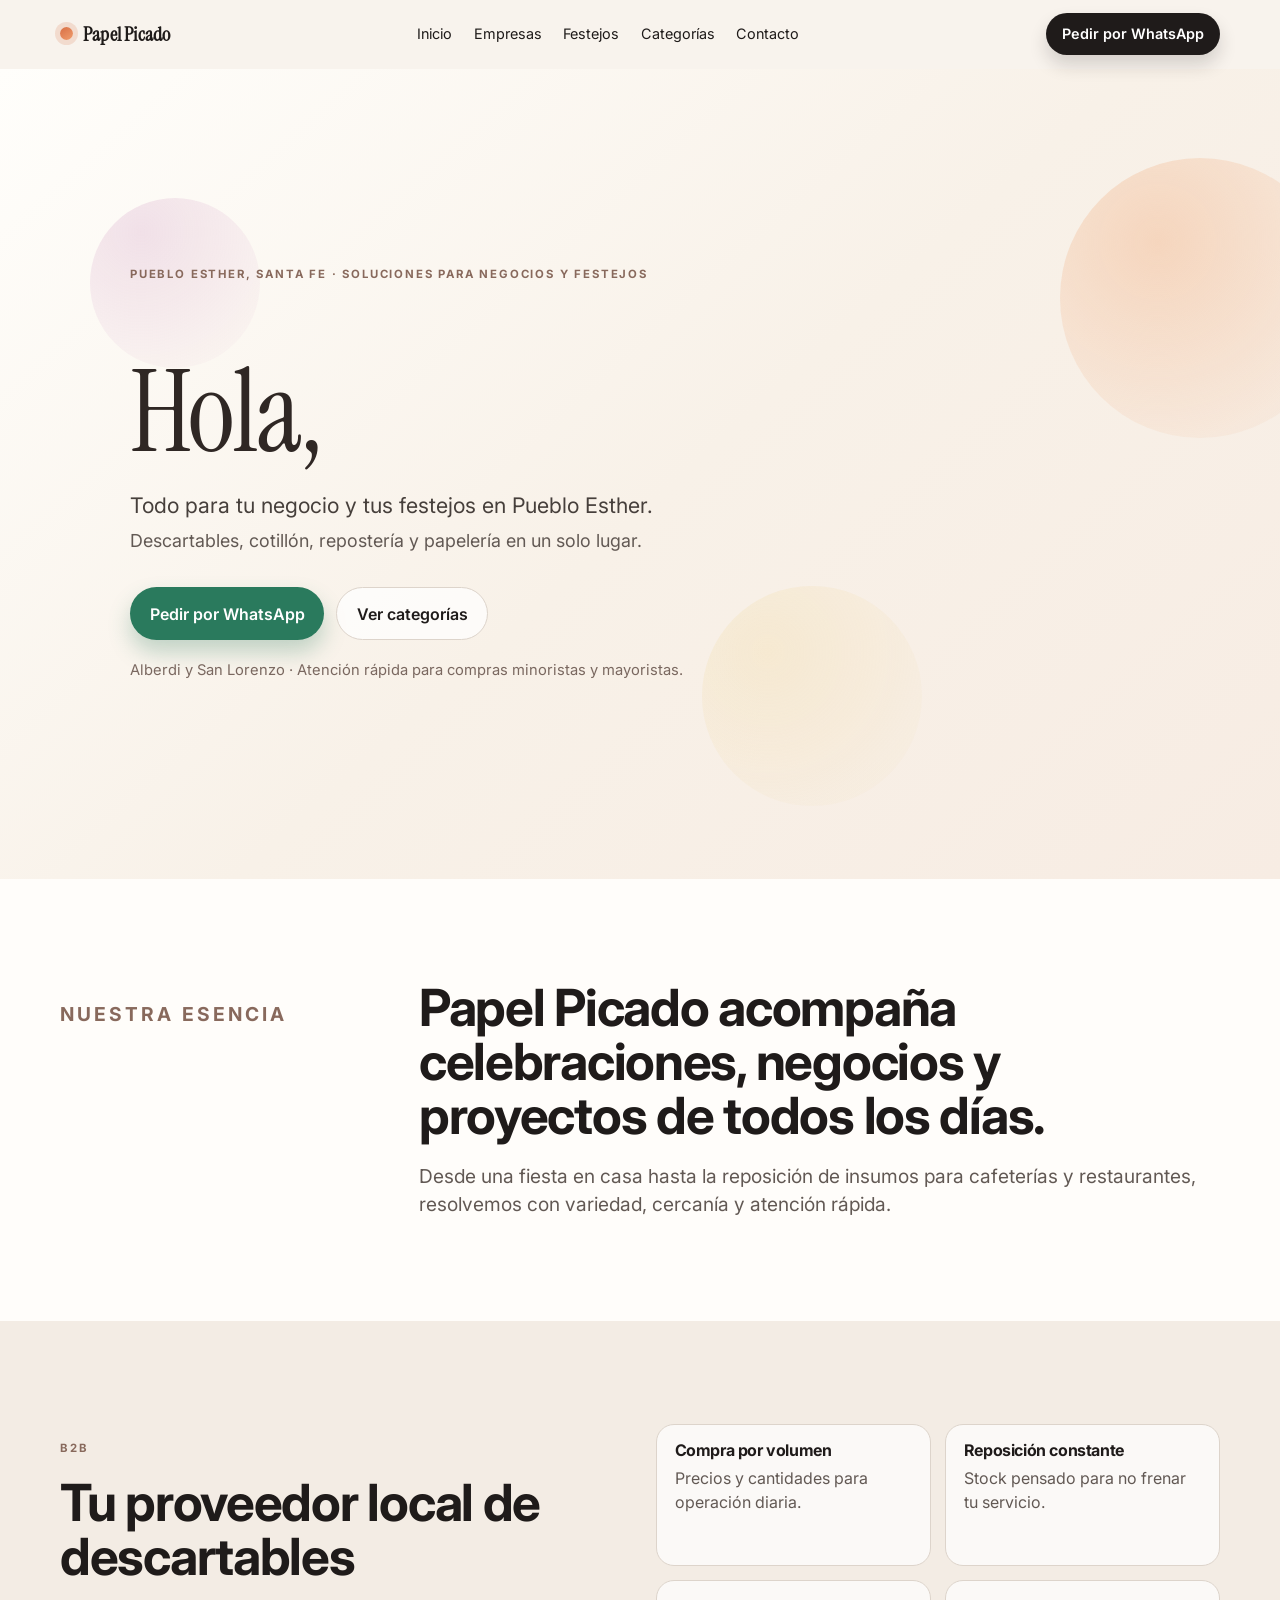
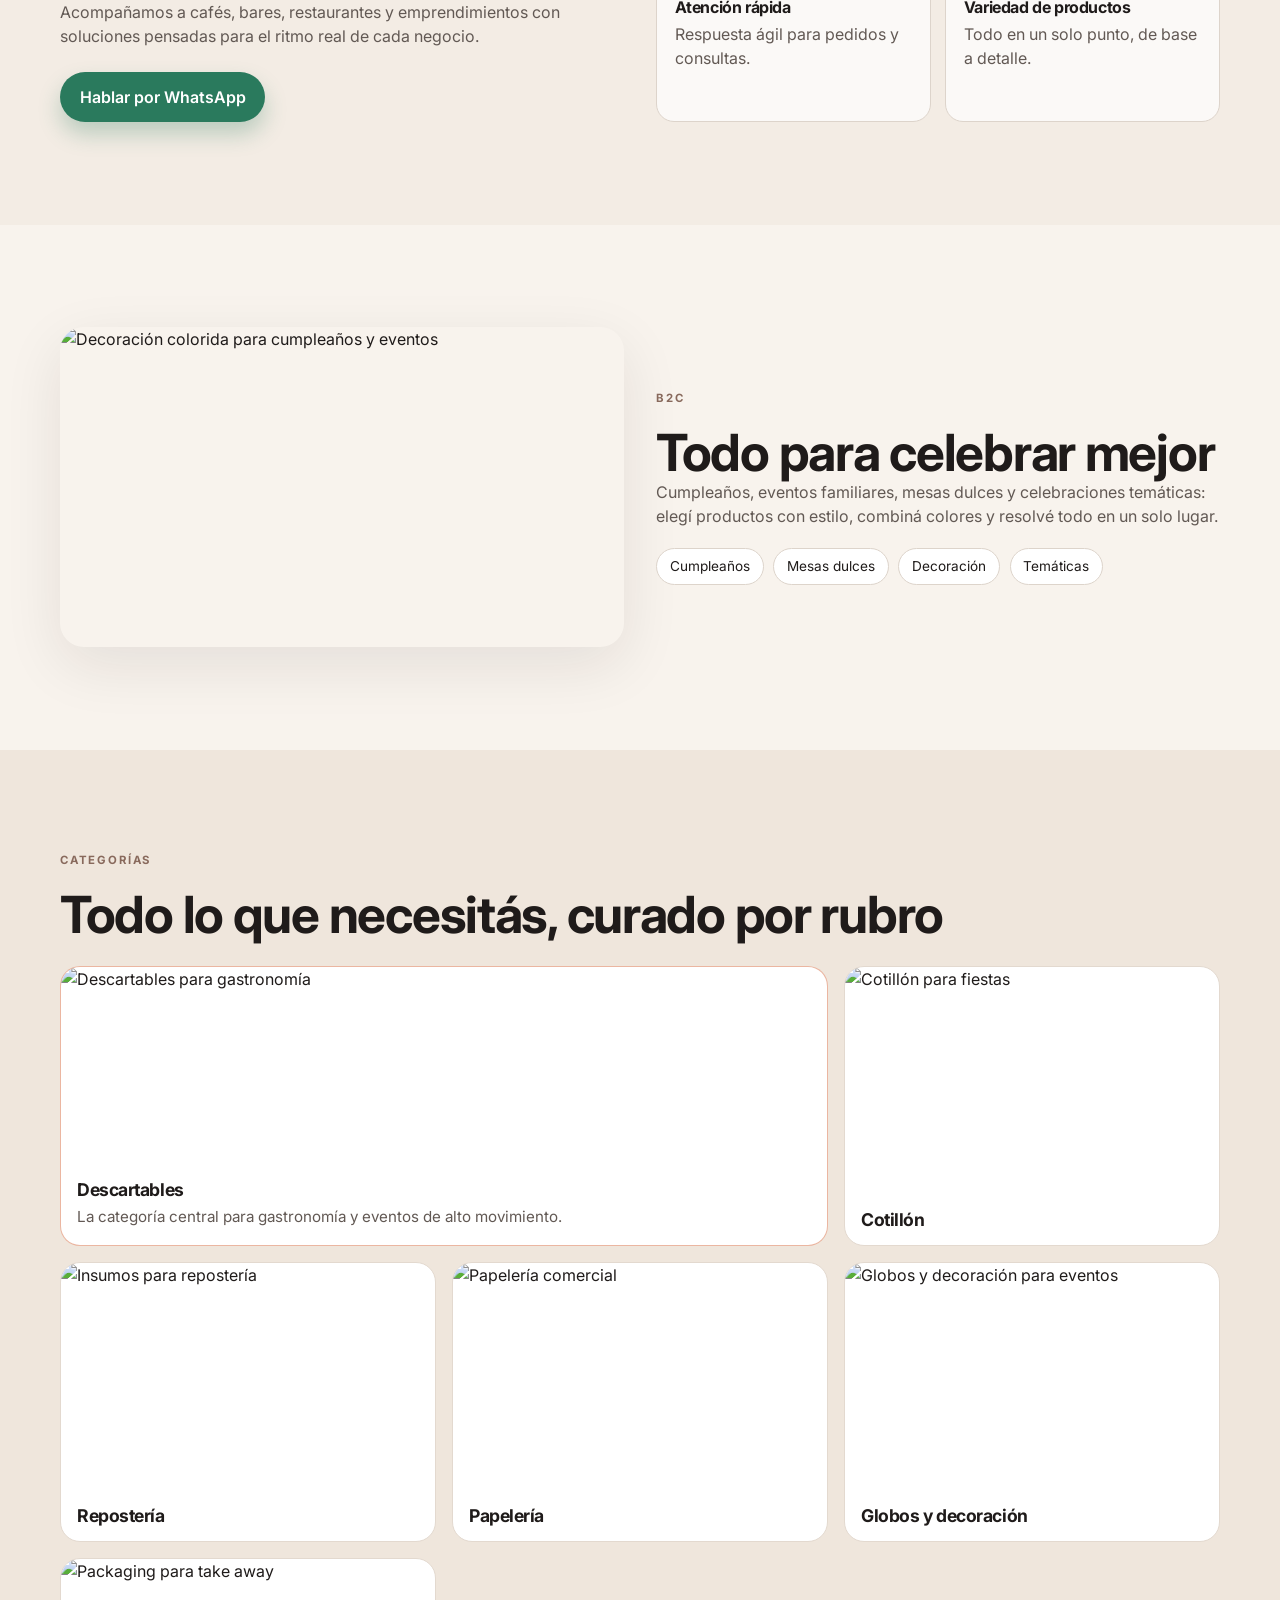
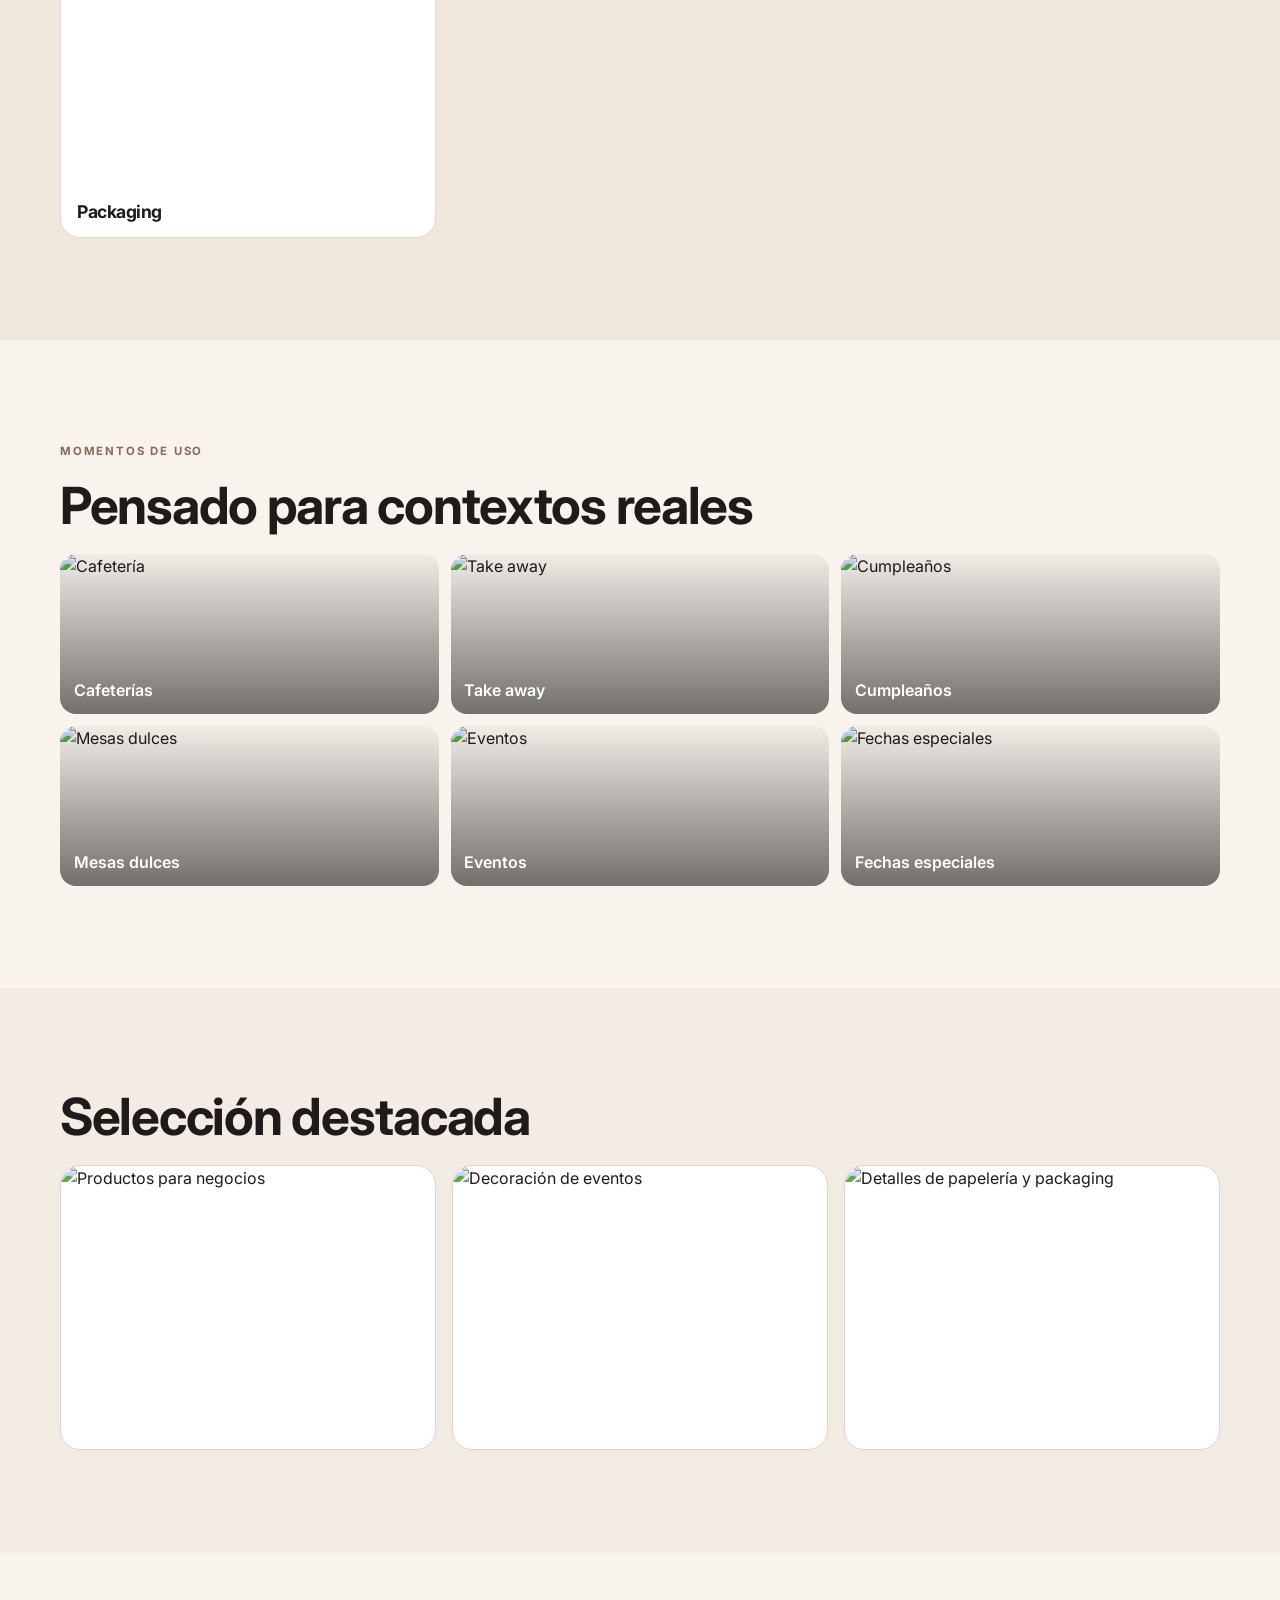
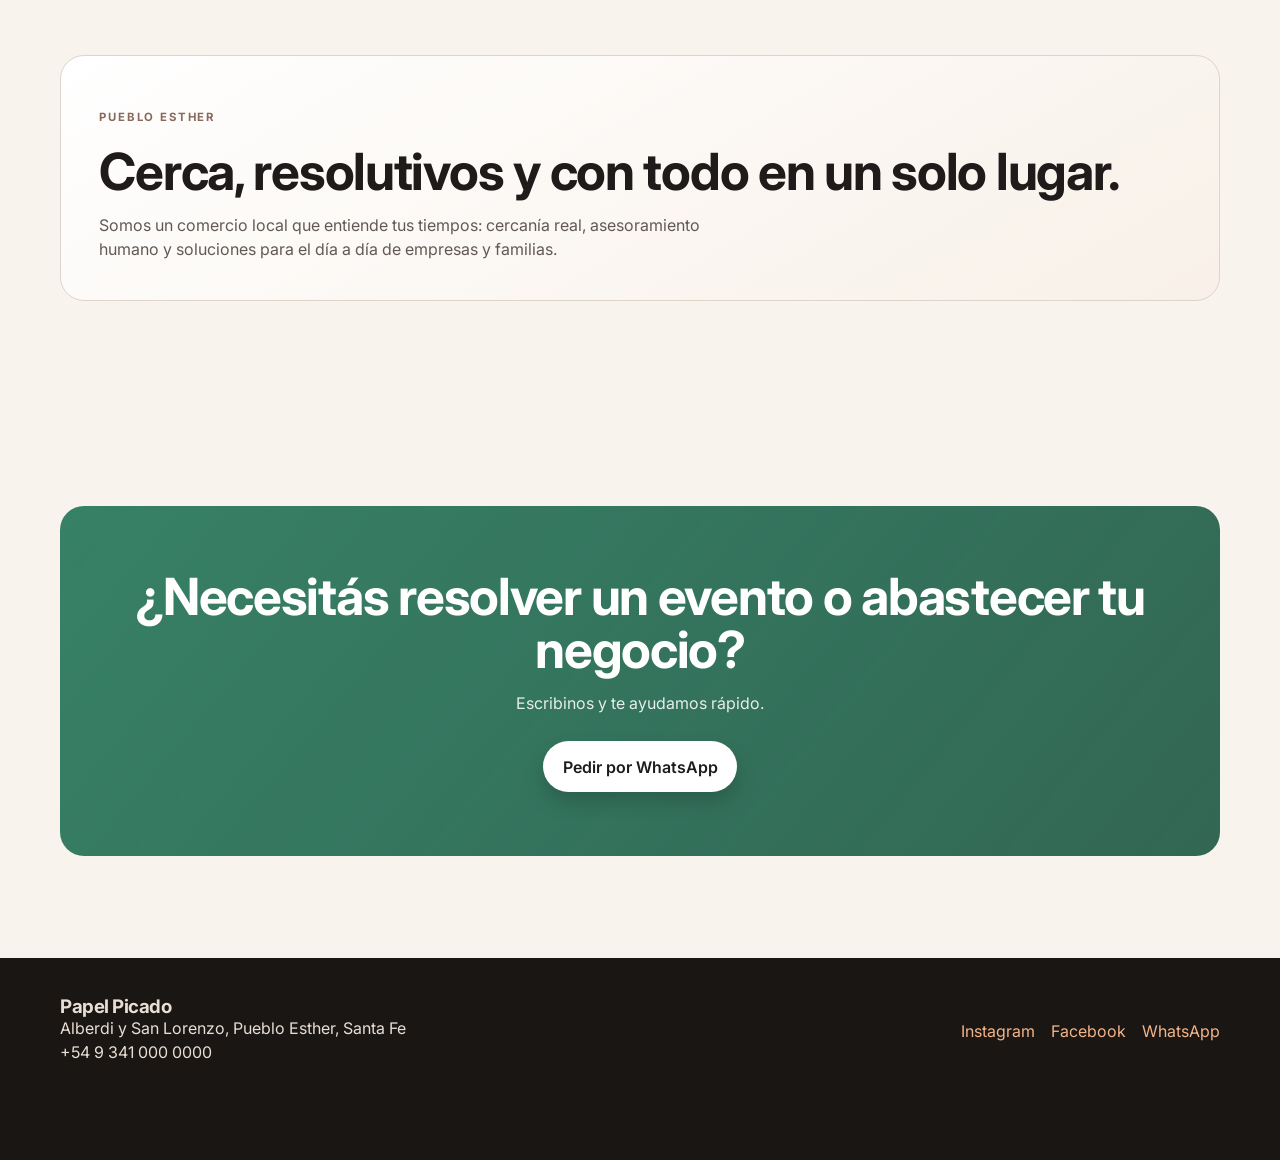
==== index.html @ 696f3b95 "Update hero bienvenidos SVG and animation timing" ====
<!doctype html>
<html lang="es">
  <head>
    <meta charset="UTF-8" />
    <meta name="viewport" content="width=device-width, initial-scale=1.0" />
    <title>Papel Picado | Pueblo Esther</title>
    <meta
      name="description"
      content="Papel Picado: descartables, cotillón, repostería y papelería en Pueblo Esther. Soluciones premium para negocios gastronómicos y celebraciones."
    />
    <link rel="preconnect" href="https://fonts.googleapis.com" />
    <link rel="preconnect" href="https://fonts.gstatic.com" crossorigin />
    <link
      href="https://fonts.googleapis.com/css2?family=Inter:wght@400;500;600;700&family=Instrument+Serif:ital@0;1&display=swap"
      rel="stylesheet"
    />
    <link rel="stylesheet" href="styles.css" />
  </head>
  <body>
    <header class="site-header" id="inicio">
      <div class="container nav-wrap">
        <a href="#inicio" class="brand" aria-label="Papel Picado inicio">
          <span class="brand-dot"></span>
          <span class="brand-text">Papel Picado</span>
        </a>
        <nav aria-label="Principal" class="main-nav">
          <a href="#inicio">Inicio</a>
          <a href="#empresas">Empresas</a>
          <a href="#festejos">Festejos</a>
          <a href="#categorias">Categorías</a>
          <a href="#contacto">Contacto</a>
        </nav>
        <a
          class="btn btn-header"
          href="https://wa.me/5493410000000?text=Hola%20Papel%20Picado,%20quiero%20hacer%20un%20pedido"
          target="_blank"
          rel="noopener noreferrer"
          >Pedir por WhatsApp</a
        >
      </div>
    </header>

    <main>
      <section class="hero section reveal" aria-labelledby="hero-title">
        <div class="hero-backdrop" aria-hidden="true">
          <span class="shape shape-a"></span>
          <span class="shape shape-b"></span>
          <span class="shape shape-c"></span>
        </div>
        <div class="container hero-layout">
          <p class="eyebrow">Pueblo Esther, Santa Fe · Soluciones para negocios y festejos</p>
          <h1 id="hero-title" class="hero-title">
            <span class="hero-title-static">Hola,</span>
            <span class="hero-script" aria-label="bienvenidos">
              <svg
                class="hero-script-svg"
                viewBox="0 0 1156 268"
                role="img"
                aria-labelledby="hero-bienvenidos-title"
                xmlns="http://www.w3.org/2000/svg"
              >
                <title id="hero-bienvenidos-title">bienvenidos</title>
                <defs>
                  <linearGradient id="ppBienvenidosGradient" x1="0%" y1="15%" x2="100%" y2="85%">
                    <stop offset="0%" stop-color="#e77866" />
                    <stop offset="38%" stop-color="#f4a982" />
                    <stop offset="73%" stop-color="#f4cd7d" />
                    <stop offset="100%" stop-color="#c9a0d9" />
                  </linearGradient>
                </defs>
                <path
                  class="pp-bienvenidos-path"
                  pathLength="1000"
                  fill="none"
                  d="M7.50024 187.328C18.3336 178.495 93.5002 104.5 93.5002 104.5C93.5002 104.5 127.096 76.0002 119.109 45.8281C115.509 32.2281 87.0002 32.0002 68.0002 81.0002C49.6669 117.333 18.9252 190.615 15.5002 213.828C12.5002 234.161 21.1891 247.828 35.0003 256.115C52.5002 266.614 76.5002 253 86.0002 240C111.242 205.459 108.113 191.615 107.5 187.328C104.7 167.728 88.109 164.328 80.6091 172.328C73.1091 180.328 68.9927 197.428 80.6091 213.828C95.1295 234.328 113.422 236.027 133.5 229C153.5 222 190.5 142.115 178.609 151.828C164.5 160.615 145.662 222.828 150.109 242.828C155.262 266 187.109 261.328 209.609 222.828C232.109 184.328 263.5 128.067 281.5 145.615C294.796 158.576 287.609 187.875 258.109 206.375C246.109 213.9 224.939 214.828 221.109 208.828C217.28 202.828 203.354 275.366 267.109 255.828C298.109 246.328 335.5 165.115 335.5 170.115L310.5 252.115C310.5 255.828 402.149 136.845 412.109 172.328C420.109 200.828 392.609 236.068 404.609 247.828C424.609 267.428 527.5 101.5 475.5 184.5C460.435 208.546 453.174 263.533 487 247.828C515 234.828 537 176.448 544.5 158.615C548.075 150.115 532.952 223.157 580.5 216.5C630.5 209.5 663 173 660.609 151.828C657.235 121.946 612.659 140.744 601.5 170.5C597 182.5 582.768 237.638 599.5 250.328C614.891 262 672.5 235.5 706 166C732.8 110.4 689.5 209.995 674 250.328C670.542 259.328 750.5 121.5 770.109 172.328C775.318 185.828 757.391 218.787 755 231C752.609 243.214 761.5 250.328 775.109 250.328C788.718 250.328 810.5 239.615 825.5 204.615C831.929 189.615 855.5 140.615 853.609 151.828C836.443 188.495 816.668 253.615 845.5 253.615C860.5 253.615 874.465 247.328 905.465 187.328C930.265 139.328 980 142.115 973.609 142.115C973.609 142.115 938 138.915 910 180.115C882 221.315 904.722 247.206 910 250.328C935 265.115 966.935 207.014 984.135 168.614C1005.63 120.614 1043 68.1143 1053 10.6144C1057.3 -14.0946 1001 114.114 978 187.328C974.647 198.001 960.5 225.901 973.609 244.115C984.416 259.13 1007.24 247.043 1033 204.115C1054 169.115 1050.5 164.115 1048 176.115C1039.33 195.115 1038 228.615 1043 244.115C1048 259.614 1076.39 271.901 1106.5 224.615C1123.07 198.585 1128.5 156.729 1117.5 142.115C1106.5 127.5 1066.5 124.473 1066.5 164C1066.5 202.5 1126.5 208.828 1148.5 205.615"
                />
              </svg>
            </span>
          </h1>
          <p class="lead">
            Todo para tu negocio y tus festejos en Pueblo Esther.
          </p>
          <p class="sublead">
            Descartables, cotillón, repostería y papelería en un solo lugar.
          </p>
          <div class="cta-row">
            <a
              class="btn btn-primary"
              href="https://wa.me/5493410000000?text=Hola%20Papel%20Picado,%20quiero%20hacer%20un%20pedido"
              target="_blank"
              rel="noopener noreferrer"
              >Pedir por WhatsApp</a
            >
            <a class="btn btn-outline" href="#categorias">Ver categorías</a>
          </div>
          <p class="hero-note">Alberdi y San Lorenzo · Atención rápida para compras minoristas y mayoristas.</p>
        </div>
      </section>

      <section class="section brand-intro reveal">
        <div class="container intro-grid">
          <p class="kicker">Nuestra esencia</p>
          <div>
            <h2>Papel Picado acompaña celebraciones, negocios y proyectos de todos los días.</h2>
            <p>
              Desde una fiesta en casa hasta la reposición de insumos para cafeterías y
              restaurantes, resolvemos con variedad, cercanía y atención rápida.
            </p>
          </div>
        </div>
      </section>

      <section class="section section-soft reveal" id="empresas" aria-labelledby="empresas-title">
        <div class="container feature-grid">
          <div>
            <p class="kicker">B2B</p>
            <h2 id="empresas-title">Tu proveedor local de descartables</h2>
            <p>
              Acompañamos a cafés, bares, restaurantes y emprendimientos con soluciones
              pensadas para el ritmo real de cada negocio.
            </p>
            <a
              class="btn btn-primary"
              href="https://wa.me/5493410000000?text=Hola%20Papel%20Picado,%20quiero%20consultar%20por%20compra%20por%20volumen"
              target="_blank"
              rel="noopener noreferrer"
              >Hablar por WhatsApp</a
            >
          </div>
          <div class="benefits-grid">
            <article class="benefit-card"><h3>Compra por volumen</h3><p>Precios y cantidades para operación diaria.</p></article>
            <article class="benefit-card"><h3>Reposición constante</h3><p>Stock pensado para no frenar tu servicio.</p></article>
            <article class="benefit-card"><h3>Atención rápida</h3><p>Respuesta ágil para pedidos y consultas.</p></article>
            <article class="benefit-card"><h3>Variedad de productos</h3><p>Todo en un solo punto, de base a detalle.</p></article>
          </div>
        </div>
      </section>

      <section class="section reveal" id="festejos" aria-labelledby="festejos-title">
        <div class="container celebration-grid">
          <figure class="editorial-image">
            <img
              src="https://images.unsplash.com/photo-1530103862676-de8c9debad1d?auto=format&fit=crop&w=1400&q=80"
              alt="Decoración colorida para cumpleaños y eventos"
              loading="lazy"
            />
          </figure>
          <div>
            <p class="kicker">B2C</p>
            <h2 id="festejos-title">Todo para celebrar mejor</h2>
            <p>
              Cumpleaños, eventos familiares, mesas dulces y celebraciones temáticas: elegí
              productos con estilo, combiná colores y resolvé todo en un solo lugar.
            </p>
            <div class="tags">
              <span>Cumpleaños</span>
              <span>Mesas dulces</span>
              <span>Decoración</span>
              <span>Temáticas</span>
            </div>
          </div>
        </div>
      </section>

      <section class="section section-contrast reveal" id="categorias" aria-labelledby="categorias-title">
        <div class="container">
          <div class="heading-row">
            <p class="kicker">Categorías</p>
            <h2 id="categorias-title">Todo lo que necesitás, curado por rubro</h2>
          </div>
          <div class="category-grid">
            <article class="category-card featured">
              <img src="https://images.unsplash.com/photo-1583251633146-d0c6c36f0b0a?auto=format&fit=crop&w=1400&q=80" alt="Descartables para gastronomía" loading="lazy" />
              <div><h3>Descartables</h3><p>La categoría central para gastronomía y eventos de alto movimiento.</p></div>
            </article>
            <article class="category-card"><img src="https://images.unsplash.com/photo-1527529482837-4698179dc6ce?auto=format&fit=crop&w=1200&q=80" alt="Cotillón para fiestas" loading="lazy" /><div><h3>Cotillón</h3></div></article>
            <article class="category-card"><img src="https://images.unsplash.com/photo-1519864600265-abb23847ef2c?auto=format&fit=crop&w=1200&q=80" alt="Insumos para repostería" loading="lazy" /><div><h3>Repostería</h3></div></article>
            <article class="category-card"><img src="https://images.unsplash.com/photo-1456735190827-d1262f71b8a3?auto=format&fit=crop&w=1200&q=80" alt="Papelería comercial" loading="lazy" /><div><h3>Papelería</h3></div></article>
            <article class="category-card"><img src="https://images.unsplash.com/photo-1525935944571-4e99237764c9?auto=format&fit=crop&w=1200&q=80" alt="Globos y decoración para eventos" loading="lazy" /><div><h3>Globos y decoración</h3></div></article>
            <article class="category-card"><img src="https://images.unsplash.com/photo-1607082348824-0a96f2a4b9da?auto=format&fit=crop&w=1200&q=80" alt="Packaging para take away" loading="lazy" /><div><h3>Packaging</h3></div></article>
          </div>
        </div>
      </section>

      <section class="section reveal" aria-labelledby="momentos-title">
        <div class="container">
          <p class="kicker">Momentos de uso</p>
          <h2 id="momentos-title">Pensado para contextos reales</h2>
          <div class="moments-grid">
            <article><img src="https://images.unsplash.com/photo-1445116572660-236099ec97a0?auto=format&fit=crop&w=900&q=80" alt="Cafetería" loading="lazy" /><span>Cafeterías</span></article>
            <article><img src="https://images.unsplash.com/photo-1504674900247-0877df9cc836?auto=format&fit=crop&w=900&q=80" alt="Take away" loading="lazy" /><span>Take away</span></article>
            <article><img src="https://images.unsplash.com/photo-1513151233558-d860c5398176?auto=format&fit=crop&w=900&q=80" alt="Cumpleaños" loading="lazy" /><span>Cumpleaños</span></article>
            <article><img src="https://images.unsplash.com/photo-1505253758473-96b7015fcd40?auto=format&fit=crop&w=900&q=80" alt="Mesas dulces" loading="lazy" /><span>Mesas dulces</span></article>
            <article><img src="https://images.unsplash.com/photo-1511578314322-379afb476865?auto=format&fit=crop&w=900&q=80" alt="Eventos" loading="lazy" /><span>Eventos</span></article>
            <article><img src="https://images.unsplash.com/photo-1475721027785-f74eccf877e2?auto=format&fit=crop&w=900&q=80" alt="Fechas especiales" loading="lazy" /><span>Fechas especiales</span></article>
          </div>
        </div>
      </section>

      <section class="section section-soft reveal" aria-labelledby="destacados-title">
        <div class="container">
          <h2 id="destacados-title">Selección destacada</h2>
          <div class="featured-gallery">
            <article>
              <img src="https://images.unsplash.com/photo-1556740738-b6a63e27c4df?auto=format&fit=crop&w=1300&q=80" alt="Productos para negocios" loading="lazy" />
              <div><h3>Para tu negocio</h3><a href="#contacto">Ver más</a></div>
            </article>
            <article>
              <img src="https://images.unsplash.com/photo-1464349153735-7db50ed83c84?auto=format&fit=crop&w=1300&q=80" alt="Decoración de eventos" loading="lazy" />
              <div><h3>Para tus eventos</h3><a href="#contacto">Ver más</a></div>
            </article>
            <article>
              <img src="https://images.unsplash.com/photo-1478147427282-58a87a120781?auto=format&fit=crop&w=1300&q=80" alt="Detalles de papelería y packaging" loading="lazy" />
              <div><h3>Para cada detalle</h3><a href="#contacto">Ver más</a></div>
            </article>
          </div>
        </div>
      </section>

      <section class="section reveal" aria-labelledby="local-title">
        <div class="container trust-box">
          <p class="kicker">Pueblo Esther</p>
          <h2 id="local-title">Cerca, resolutivos y con todo en un solo lugar.</h2>
          <p>
            Somos un comercio local que entiende tus tiempos: cercanía real, asesoramiento
            humano y soluciones para el día a día de empresas y familias.
          </p>
        </div>
      </section>

      <section class="section reveal" id="contacto" aria-labelledby="cta-title">
        <div class="container final-cta">
          <h2 id="cta-title">¿Necesitás resolver un evento o abastecer tu negocio?</h2>
          <p>Escribinos y te ayudamos rápido.</p>
          <a
            class="btn btn-primary"
            href="https://wa.me/5493410000000?text=Hola%20Papel%20Picado,%20necesito%20ayuda%20con%20un%20pedido"
            target="_blank"
            rel="noopener noreferrer"
            >Pedir por WhatsApp</a
          >
        </div>
      </section>
    </main>

    <footer class="site-footer">
      <div class="container footer-grid">
        <div>
          <h3>Papel Picado</h3>
          <p>Alberdi y San Lorenzo, Pueblo Esther, Santa Fe</p>
          <p>+54 9 341 000 0000</p>
        </div>
        <nav aria-label="Redes sociales" class="social-links">
          <a href="#">Instagram</a>
          <a href="#">Facebook</a>
          <a href="https://wa.me/5493410000000">WhatsApp</a>
        </nav>
      </div>
    </footer>

    <script>
      const header = document.querySelector('.site-header');
      const reveals = document.querySelectorAll('.reveal');
      const observer = new IntersectionObserver(
        (entries) => {
          entries.forEach((entry) => {
            if (entry.isIntersecting) {
              entry.target.classList.add('visible');
              observer.unobserve(entry.target);
            }
          });
        },
        { threshold: 0.15 }
      );

      reveals.forEach((item) => observer.observe(item));

      const setHeaderState = () => {
        if (window.scrollY > 18) {
          header.classList.add('scrolled');
        } else {
          header.classList.remove('scrolled');
        }
      };

      setHeaderState();
      window.addEventListener('scroll', setHeaderState);
    </script>
  </body>
</html>
---- styles.css ----
:root {
  --bg: #f8f3ed;
  --surface: #fffdfa;
  --surface-2: #f3ece4;
  --ink: #1f1b1a;
  --muted: #625954;
  --line: #ddd4cb;
  --accent: #d86f45;
  --accent-deep: #b64f2f;
  --accent-soft: #f2d6bf;
  --green: #2a7a5d;
  --shadow: 0 18px 60px rgba(31, 27, 26, 0.09);
  --radius: 24px;
}

* {
  box-sizing: border-box;
}

html,
body {
  margin: 0;
  font-family: 'Inter', system-ui, -apple-system, BlinkMacSystemFont, 'Segoe UI', sans-serif;
  background: var(--bg);
  color: var(--ink);
  scroll-behavior: smooth;
}

body {
  line-height: 1.5;
}

img {
  width: 100%;
  height: 100%;
  display: block;
  object-fit: cover;
}

a {
  color: inherit;
}

h1,
h2,
h3 {
  margin: 0;
  line-height: 1.05;
  letter-spacing: -0.025em;
}

h1 {
  font-size: clamp(2.3rem, 7.5vw, 5.5rem);
}

h2 {
  font-size: clamp(1.7rem, 4.4vw, 3.2rem);
}

p {
  margin: 0;
  color: var(--muted);
}

.section {
  padding: clamp(4.3rem, 8vw, 7.2rem) 1.2rem;
}

.container {
  width: min(1160px, 100%);
  margin: 0 auto;
}

.site-header {
  position: sticky;
  top: 0;
  z-index: 120;
  padding: 0.8rem 1.2rem;
  transition: background-color 0.28s ease, backdrop-filter 0.28s ease, box-shadow 0.28s ease;
  border-bottom: 1px solid transparent;
}

.site-header.scrolled {
  background: rgba(248, 243, 237, 0.88);
  backdrop-filter: blur(10px);
  box-shadow: 0 8px 24px rgba(31, 27, 26, 0.07);
  border-bottom-color: rgba(204, 187, 173, 0.4);
}

.nav-wrap {
  display: flex;
  align-items: center;
  justify-content: space-between;
  gap: 1rem;
}

.brand {
  display: inline-flex;
  align-items: center;
  gap: 0.62rem;
  font-weight: 600;
  text-decoration: none;
}

.brand-text {
  font-family: 'Instrument Serif', Georgia, serif;
  font-size: 1.25rem;
  letter-spacing: 0.01em;
}

.brand-dot {
  width: 13px;
  height: 13px;
  border-radius: 50%;
  background: linear-gradient(145deg, var(--accent), #f09d6d);
  box-shadow: 0 0 0 5px rgba(216, 111, 69, 0.18);
}

.main-nav {
  display: inline-flex;
  gap: 1.35rem;
  font-size: 0.9rem;
}

.main-nav a {
  text-decoration: none;
  position: relative;
}

.main-nav a::after {
  content: '';
  position: absolute;
  left: 0;
  bottom: -0.28rem;
  width: 100%;
  height: 1px;
  transform: scaleX(0);
  transform-origin: left;
  background: var(--ink);
  transition: transform 0.25s ease;
}

.main-nav a:hover::after {
  transform: scaleX(1);
}

.btn {
  display: inline-flex;
  justify-content: center;
  align-items: center;
  gap: 0.45rem;
  border-radius: 999px;
  padding: 0.84rem 1.22rem;
  text-decoration: none;
  font-weight: 600;
  transition: transform 0.25s ease, box-shadow 0.25s ease, background-color 0.25s ease;
}

.btn:hover {
  transform: translateY(-2px);
}

.btn-primary {
  background: var(--green);
  color: #fff;
  box-shadow: 0 12px 22px rgba(42, 122, 93, 0.28);
}

.btn-header {
  background: #1f1b1a;
  color: #fff;
  font-size: 0.9rem;
  padding: 0.64rem 1rem;
  box-shadow: 0 10px 18px rgba(31, 27, 26, 0.16);
}

.btn-header:hover {
  background: #0f0d0d;
}

.btn-primary:hover {
  background: #21684f;
}

.btn-outline {
  border: 1px solid var(--line);
  background: rgba(255, 255, 255, 0.74);
}

.hero {
  min-height: min(90vh, 920px);
  display: flex;
  align-items: center;
  position: relative;
  overflow: clip;
}

.hero-backdrop {
  position: absolute;
  inset: 0;
  background:
    linear-gradient(138deg, #fffefb 0%, #f8f1e8 52%, #f7ece3 100%),
    radial-gradient(circle at 84% 24%, rgba(216, 111, 69, 0.16) 0%, transparent 44%),
    radial-gradient(circle at 14% 18%, rgba(42, 122, 93, 0.08) 0%, transparent 30%);
  pointer-events: none;
}

.shape {
  position: absolute;
  border-radius: 999px;
  filter: blur(0.4px);
}

.shape-a {
  width: 280px;
  height: 280px;
  top: 11%;
  right: -60px;
  background: radial-gradient(circle at 35% 30%, rgba(243, 185, 145, 0.48), rgba(243, 185, 145, 0));
}

.shape-b {
  width: 170px;
  height: 170px;
  left: 7%;
  top: 16%;
  background: radial-gradient(circle at 30% 20%, rgba(204, 141, 188, 0.24), rgba(204, 141, 188, 0));
}

.shape-c {
  width: 220px;
  height: 220px;
  right: 28%;
  bottom: 9%;
  background: radial-gradient(circle at 30% 30%, rgba(242, 216, 153, 0.27), rgba(242, 216, 153, 0));
}

.hero-layout {
  position: relative;
  width: min(1020px, 100%);
}

.eyebrow,
.kicker {
  text-transform: uppercase;
  letter-spacing: 0.16em;
  font-size: 0.71rem;
  font-weight: 700;
  color: #88695c;
  margin-bottom: 1.2rem;
}

.hero-title {
  display: flex;
  align-items: baseline;
  flex-wrap: wrap;
  column-gap: clamp(0.55rem, 1.4vw, 1rem);
  row-gap: 0.35rem;
  max-width: 18ch;
}

.hero-title-static {
  font-family: 'Instrument Serif', Georgia, serif;
  font-weight: 400;
  font-size: clamp(3.2rem, 10.3vw, 7.1rem);
  line-height: 0.95;
  letter-spacing: -0.018em;
  color: #2f2724;
}

.hero-script {
  display: inline-block;
  width: clamp(260px, 52vw, 640px);
  transform: translateY(0.18em);
}

.hero-script-svg {
  width: 100%;
  height: auto;
  overflow: visible;
  shape-rendering: geometricPrecision;
}

.pp-bienvenidos-path {
  fill: none;
  stroke: url(#ppBienvenidosGradient);
  stroke-width: clamp(4.6px, 0.62vw, 8.2px);
  stroke-linecap: round;
  stroke-linejoin: round;
  vector-effect: non-scaling-stroke;
  filter: drop-shadow(0 8px 14px rgba(190, 102, 73, 0.2));
  stroke-dasharray: 1000;
  stroke-dashoffset: 1000;
  animation: bienvenidosLoop 4.4s cubic-bezier(0.65, 0, 0.35, 1) infinite;
}

.lead {
  margin-top: 1.4rem;
  max-width: 52ch;
  font-size: clamp(1.08rem, 2.2vw, 1.34rem);
  color: #463f3b;
}

.sublead {
  margin-top: 0.45rem;
  max-width: 48ch;
  font-size: clamp(0.98rem, 1.9vw, 1.12rem);
}

.cta-row {
  display: flex;
  gap: 0.75rem;
  flex-wrap: wrap;
  margin-top: 2rem;
}

.hero-note {
  margin-top: 1.2rem;
  font-size: 0.92rem;
  color: #7a6860;
}

@keyframes bienvenidosLoop {
  0% {
    stroke-dashoffset: 1000;
  }
  54.5455% {
    stroke-dashoffset: 0;
  }
  61.3636% {
    stroke-dashoffset: 0;
  }
  97.7273% {
    stroke-dashoffset: 1000;
  }
  100% {
    stroke-dashoffset: 1000;
  }
}

@media (prefers-reduced-motion: reduce) {
  .pp-bienvenidos-path {
    animation: none;
    stroke-dashoffset: 0;
  }
}

.brand-intro {
  background: var(--surface);
}

.intro-grid {
  display: grid;
  gap: 1rem;
}

.intro-grid p {
  margin-top: 1.2rem;
  font-size: clamp(1.03rem, 1.6vw, 1.2rem);
}

.section-soft {
  background: var(--surface-2);
}

.feature-grid {
  display: grid;
  gap: 1.5rem;
}

.feature-grid > div > p {
  margin-top: 1rem;
  max-width: 62ch;
}

.feature-grid .btn {
  margin-top: 1.5rem;
}

.benefits-grid {
  display: grid;
  gap: 0.9rem;
}

.benefit-card {
  border: 1px solid var(--line);
  background: rgba(255, 255, 255, 0.72);
  border-radius: 18px;
  padding: 1.1rem;
}

.benefit-card h3 {
  font-size: 1rem;
  margin-bottom: 0.4rem;
}

.celebration-grid {
  display: grid;
  gap: 1.35rem;
  align-items: center;
}

.editorial-image {
  margin: 0;
  border-radius: var(--radius);
  overflow: hidden;
  box-shadow: var(--shadow);
  min-height: 320px;
}

.tags {
  margin-top: 1.25rem;
  display: flex;
  flex-wrap: wrap;
  gap: 0.6rem;
}

.tags span {
  border-radius: 999px;
  border: 1px solid var(--line);
  padding: 0.45rem 0.8rem;
  font-size: 0.85rem;
  background: #fff;
}

.section-contrast {
  background: #efe6dc;
}

.heading-row {
  margin-bottom: 1.5rem;
}

.category-grid {
  display: grid;
  gap: 1rem;
}

.category-card {
  background: #fff;
  border-radius: 20px;
  overflow: hidden;
  border: 1px solid #e3d9cf;
  min-height: 280px;
  display: grid;
  grid-template-rows: 1fr auto;
  transition: transform 0.28s ease, box-shadow 0.28s ease;
}

.category-card:hover {
  transform: translateY(-5px);
  box-shadow: var(--shadow);
}

.category-card div {
  padding: 1rem;
}

.category-card h3 {
  font-size: 1.1rem;
}

.category-card p {
  margin-top: 0.45rem;
  font-size: 0.95rem;
}

.category-card.featured {
  border: 1px solid rgba(216, 111, 69, 0.5);
}

.moments-grid {
  margin-top: 1.3rem;
  display: grid;
  grid-template-columns: repeat(2, minmax(0, 1fr));
  gap: 0.75rem;
}

.moments-grid article {
  position: relative;
  border-radius: 16px;
  overflow: hidden;
  min-height: 160px;
}

.moments-grid article::after {
  content: '';
  position: absolute;
  inset: 0;
  background: linear-gradient(180deg, rgba(0, 0, 0, 0.03), rgba(0, 0, 0, 0.54));
}

.moments-grid span {
  position: absolute;
  left: 0.85rem;
  bottom: 0.7rem;
  color: #fff;
  font-weight: 600;
  z-index: 1;
}

.featured-gallery {
  margin-top: 1.3rem;
  display: grid;
  gap: 1rem;
}

.featured-gallery article {
  border-radius: 20px;
  overflow: hidden;
  border: 1px solid var(--line);
  background: #fff;
}

.featured-gallery article img {
  min-height: 230px;
}

.featured-gallery article div {
  display: flex;
  align-items: center;
  justify-content: space-between;
  gap: 1rem;
  padding: 1rem;
}

.featured-gallery a {
  text-decoration: none;
  font-size: 0.9rem;
  color: var(--accent-deep);
}

.trust-box {
  background: linear-gradient(150deg, #fff, #f8f0e8);
  border: 1px solid var(--line);
  border-radius: var(--radius);
  padding: clamp(1.5rem, 3vw, 2.4rem);
}

.trust-box p {
  margin-top: 0.9rem;
  max-width: 65ch;
}

.final-cta {
  border-radius: var(--radius);
  background:
    linear-gradient(130deg, rgba(42, 122, 93, 0.94), rgba(29, 87, 67, 0.9)),
    url('https://images.unsplash.com/photo-1516450360452-9312f5e86fc7?auto=format&fit=crop&w=1400&q=80')
      center / cover;
  color: #fff;
  padding: clamp(2rem, 5vw, 4rem);
  text-align: center;
}

.final-cta p {
  color: rgba(255, 255, 255, 0.88);
  margin: 0.9rem auto 1.6rem;
  max-width: 56ch;
}

.final-cta .btn-primary {
  background: #fff;
  color: #1f1b1a;
  box-shadow: 0 10px 20px rgba(0, 0, 0, 0.17);
}

.site-footer {
  padding: 2.4rem 1.2rem 6rem;
  background: #191614;
  color: #e9ded3;
}

.footer-grid {
  display: flex;
  flex-wrap: wrap;
  gap: 1.2rem;
  justify-content: space-between;
}

.footer-grid h3,
.footer-grid p {
  color: inherit;
}

.social-links {
  display: flex;
  align-items: center;
  gap: 1rem;
}

.social-links a {
  text-decoration: none;
  color: #f4b489;
}

.reveal {
  opacity: 0;
  transform: translateY(20px);
  transition: opacity 0.7s ease, transform 0.7s ease;
}

.reveal.visible {
  opacity: 1;
  transform: translateY(0);
}

@media (min-width: 780px) {

  .feature-grid,
  .celebration-grid {
    grid-template-columns: 1fr 1fr;
    gap: 2rem;
  }

  .benefits-grid {
    grid-template-columns: repeat(2, minmax(0, 1fr));
  }

  .category-grid {
    grid-template-columns: repeat(3, minmax(0, 1fr));
  }

  .category-card.featured {
    grid-column: span 2;
  }

  .moments-grid {
    grid-template-columns: repeat(3, minmax(0, 1fr));
  }

  .featured-gallery {
    grid-template-columns: repeat(3, minmax(0, 1fr));
  }

  .intro-grid {
    grid-template-columns: 0.4fr 1fr;
    align-items: start;
    gap: 2.4rem;
  }
}

@media (max-width: 779px) {
  .site-header {
    background: rgba(248, 243, 237, 0.95);
    border-bottom-color: rgba(204, 187, 173, 0.4);
  }

  .main-nav {
    display: none;
  }

  .btn-header {
    font-size: 0.82rem;
    padding: 0.58rem 0.86rem;
  }

  .hero {
    min-height: auto;
    padding-top: 2.3rem;
  }

  .hero-title {
    max-width: 16ch;
  }

  .hero-title-static {
    font-size: clamp(2.85rem, 16vw, 4.45rem);
  }

  .hero-script {
    width: clamp(190px, 66vw, 360px);
    transform: translateY(0.1em);
  }

  .pp-bienvenidos-path {
    stroke-width: clamp(3.2px, 1vw, 4.4px);
  }

  .shape-a {
    width: 180px;
    height: 180px;
    right: -50px;
  }

  .shape-b {
    width: 120px;
    height: 120px;
    left: -30px;
  }

  .shape-c {
    width: 140px;
    height: 140px;
    right: -20px;
    bottom: 24%;
  }
}
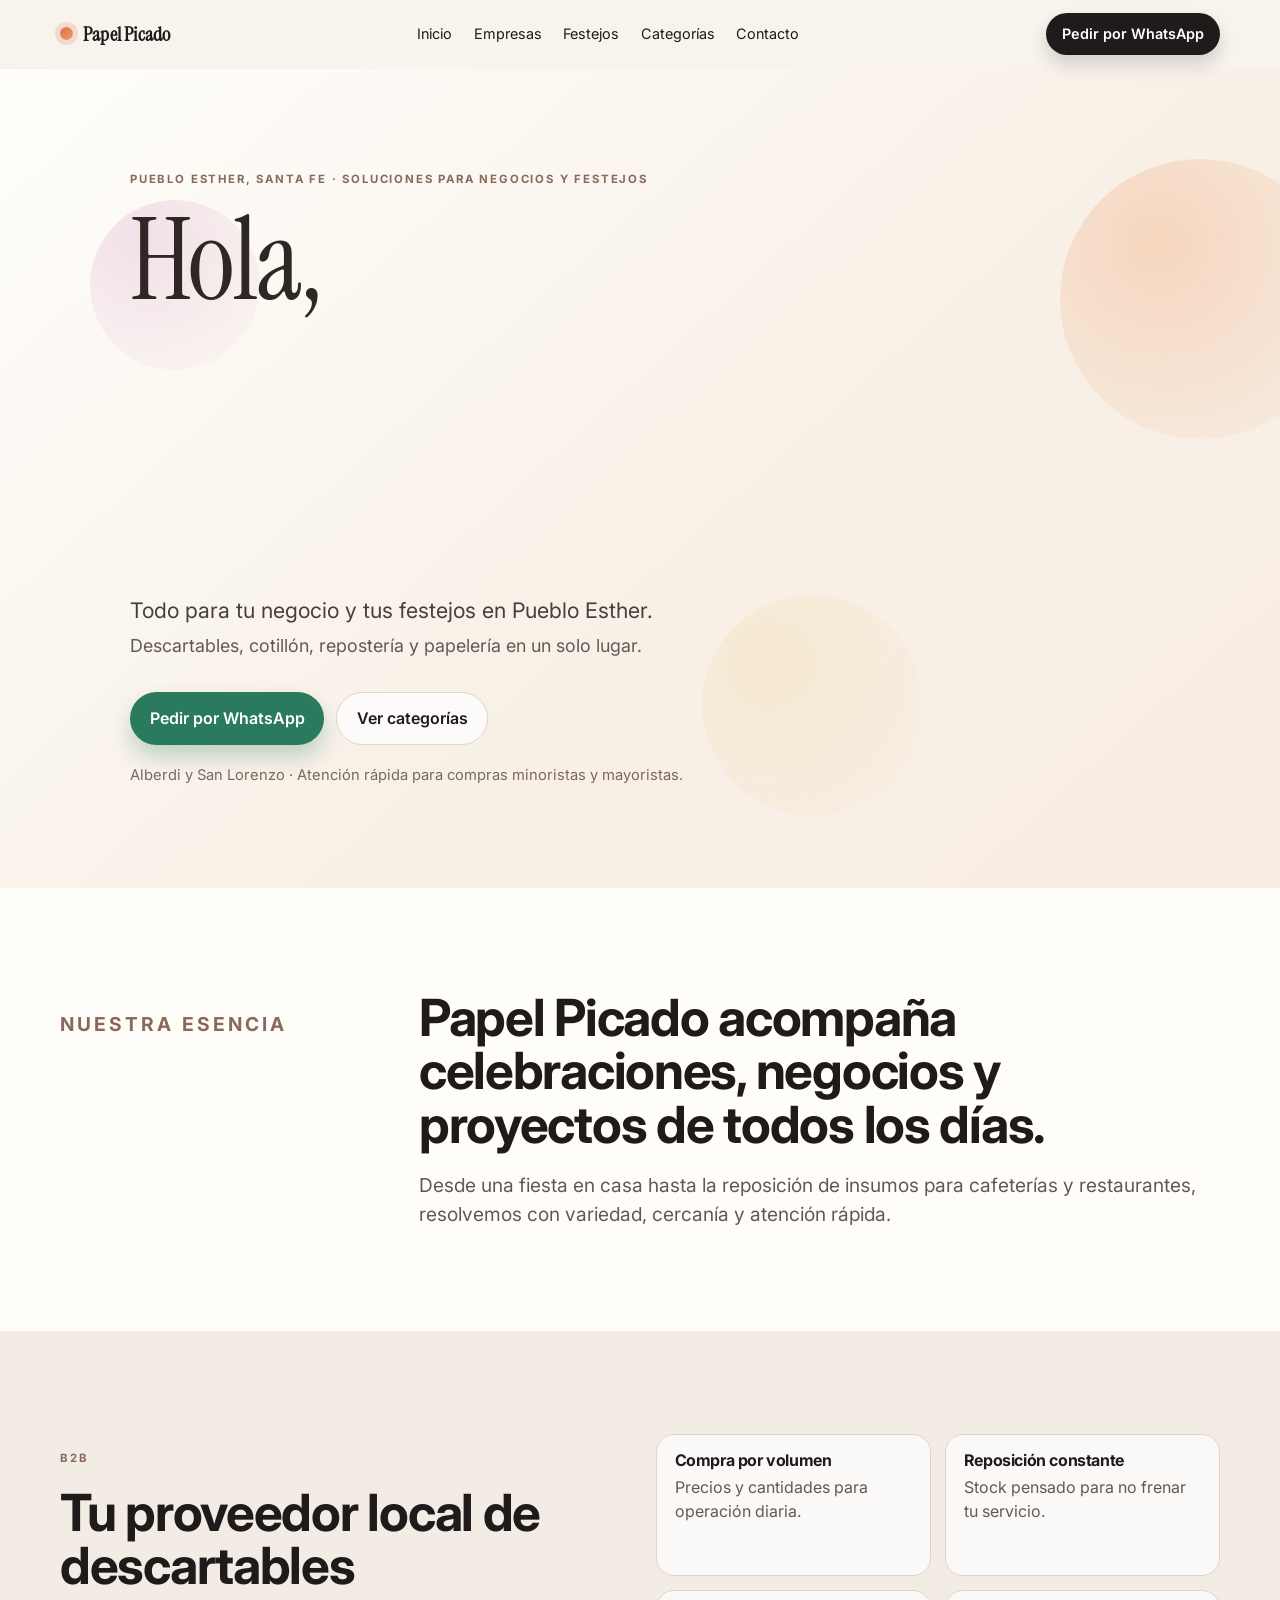
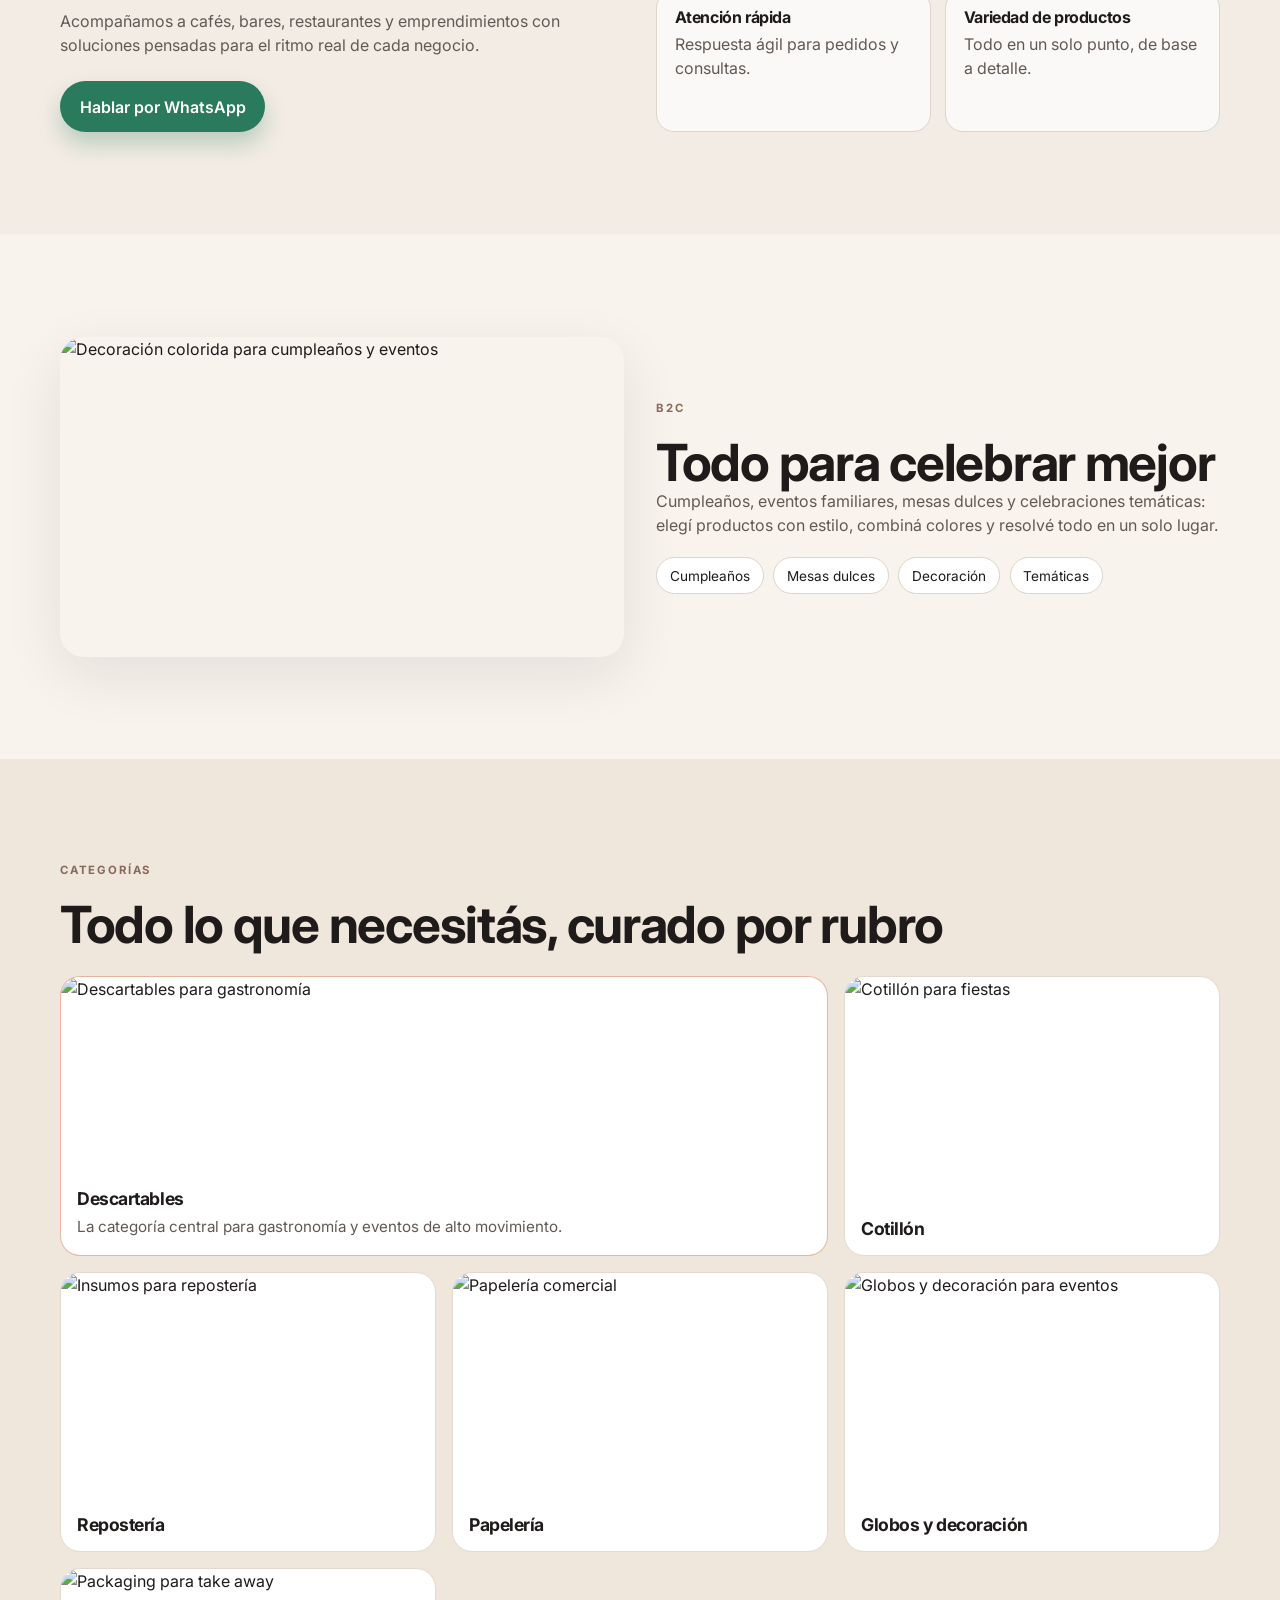
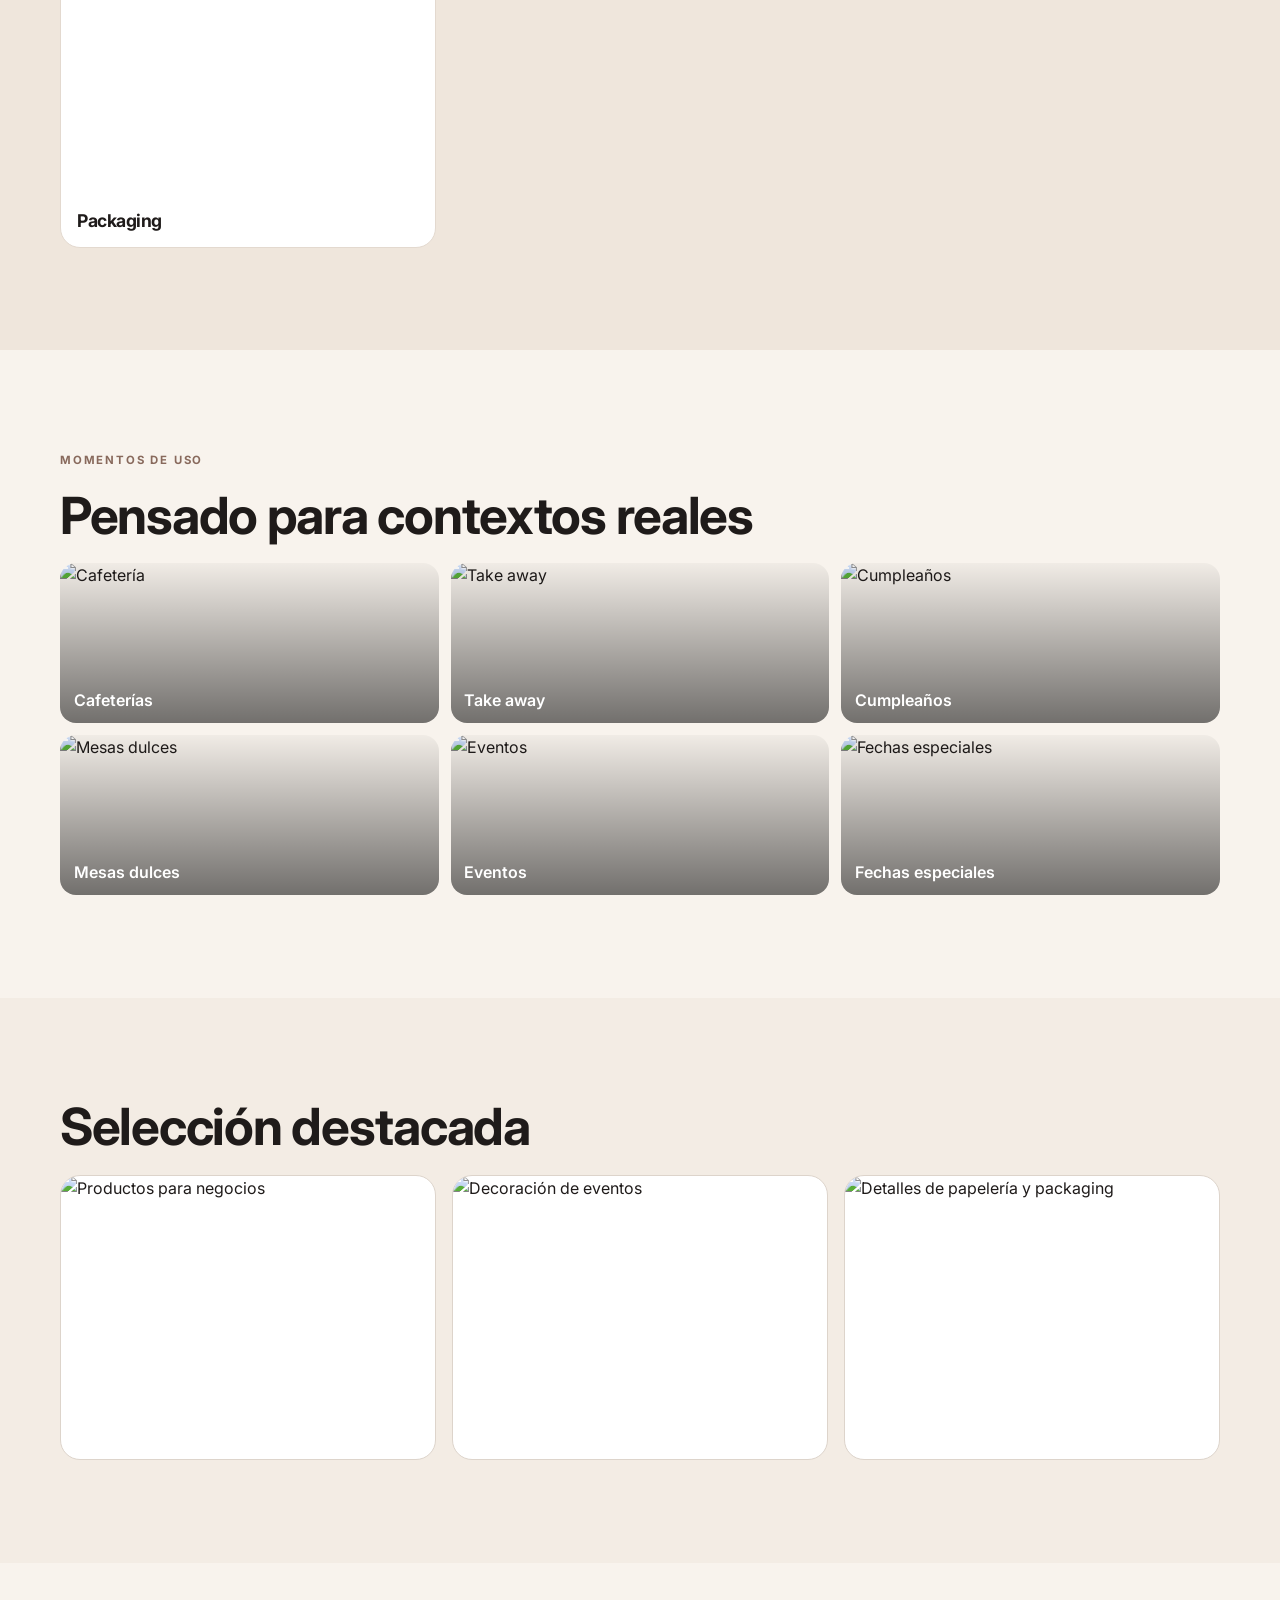
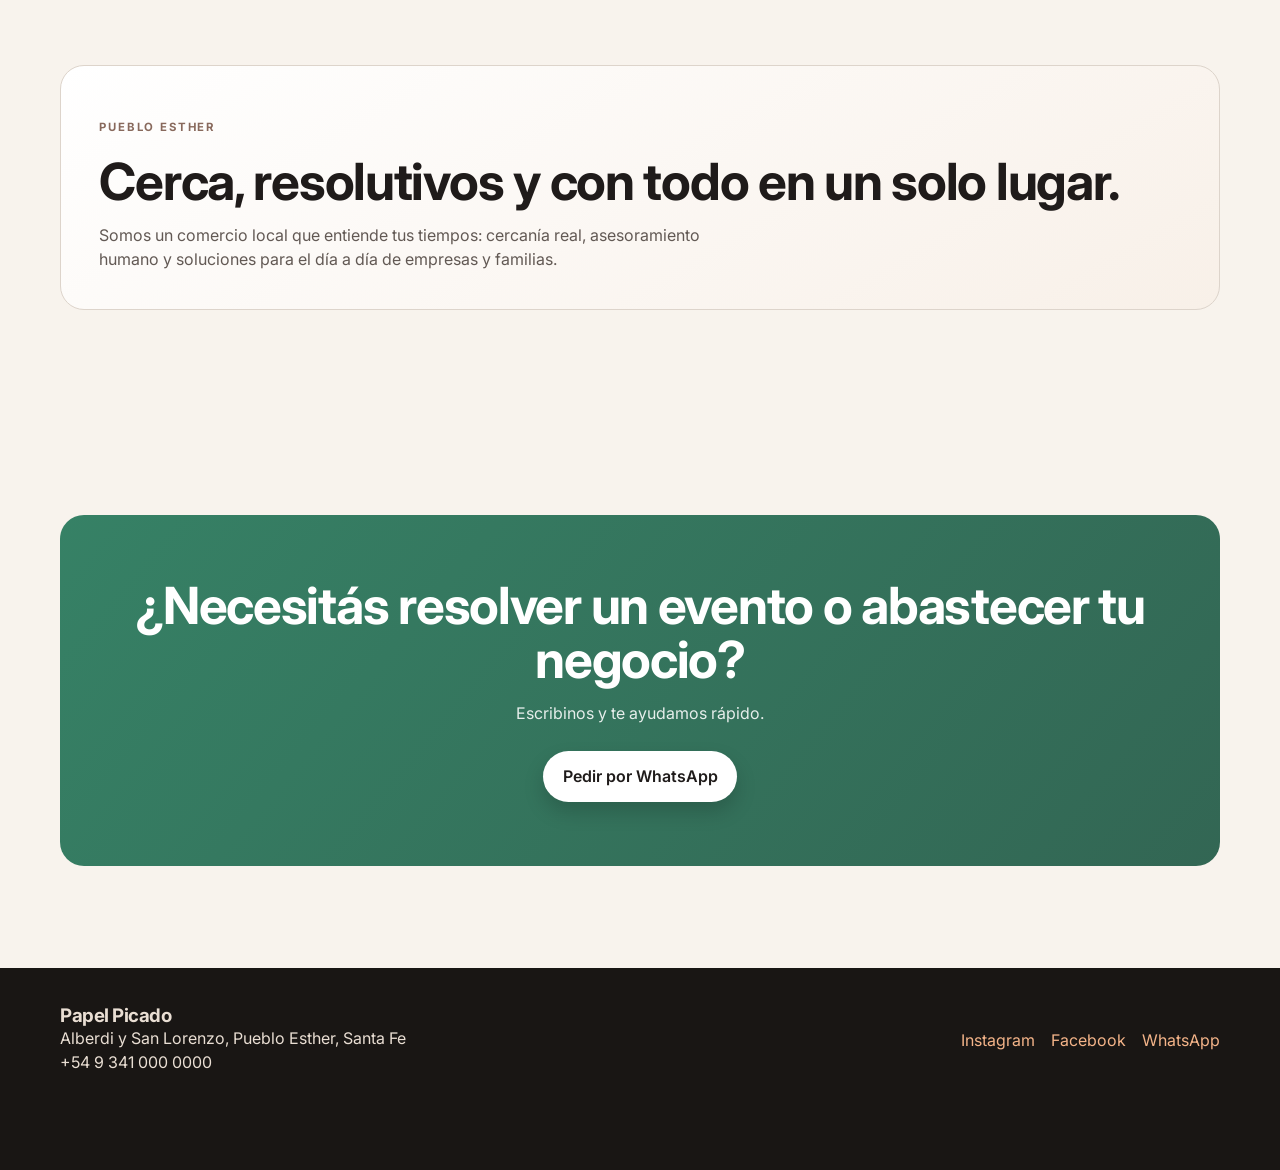
==== commit a23e5d3a: "Force hero title to two-line stack with bienvenidos below" ====
--- a/index.html
+++ b/index.html
@@ -50,8 +50,8 @@
         <div class="container hero-layout">
           <p class="eyebrow">Pueblo Esther, Santa Fe · Soluciones para negocios y festejos</p>
           <h1 id="hero-title" class="hero-title">
-            <span class="hero-title-static">Hola,</span>
-            <span class="hero-script" aria-label="bienvenidos">
+            <span class="hero-title-line hero-title-static">Hola,</span>
+            <span class="hero-title-line hero-script" aria-label="bienvenidos">
               <svg
                 class="hero-script-svg"
                 viewBox="0 0 1156 268"
@@ -72,7 +72,7 @@
                   class="pp-bienvenidos-path"
                   pathLength="1000"
                   fill="none"
-                  d="M7.50024 187.328C18.3336 178.495 93.5002 104.5 93.5002 104.5C93.5002 104.5 127.096 76.0002 119.109 45.8281C115.509 32.2281 87.0002 32.0002 68.0002 81.0002C49.6669 117.333 18.9252 190.615 15.5002 213.828C12.5002 234.161 21.1891 247.828 35.0003 256.115C52.5002 266.614 76.5002 253 86.0002 240C111.242 205.459 108.113 191.615 107.5 187.328C104.7 167.728 88.109 164.328 80.6091 172.328C73.1091 180.328 68.9927 197.428 80.6091 213.828C95.1295 234.328 113.422 236.027 133.5 229C153.5 222 190.5 142.115 178.609 151.828C164.5 160.615 145.662 222.828 150.109 242.828C155.262 266 187.109 261.328 209.609 222.828C232.109 184.328 263.5 128.067 281.5 145.615C294.796 158.576 287.609 187.875 258.109 206.375C246.109 213.9 224.939 214.828 221.109 208.828C217.28 202.828 203.354 275.366 267.109 255.828C298.109 246.328 335.5 165.115 335.5 170.115L310.5 252.115C310.5 255.828 402.149 136.845 412.109 172.328C420.109 200.828 392.609 236.068 404.609 247.828C424.609 267.428 527.5 101.5 475.5 184.5C460.435 208.546 453.174 263.533 487 247.828C515 234.828 537 176.448 544.5 158.615C548.075 150.115 532.952 223.157 580.5 216.5C630.5 209.5 663 173 660.609 151.828C657.235 121.946 612.659 140.744 601.5 170.5C597 182.5 582.768 237.638 599.5 250.328C614.891 262 672.5 235.5 706 166C732.8 110.4 689.5 209.995 674 250.328C670.542 259.328 750.5 121.5 770.109 172.328C775.318 185.828 757.391 218.787 755 231C752.609 243.214 761.5 250.328 775.109 250.328C788.718 250.328 810.5 239.615 825.5 204.615C831.929 189.615 855.5 140.615 853.609 151.828C836.443 188.495 816.668 253.615 845.5 253.615C860.5 253.615 874.465 247.328 905.465 187.328C930.265 139.328 980 142.115 973.609 142.115C973.609 142.115 938 138.915 910 180.115C882 221.315 904.722 247.206 910 250.328C935 265.115 966.935 207.014 984.135 168.614C1005.63 120.614 1043 68.1143 1053 10.6144C1057.3 -14.0946 1001 114.114 978 187.328C974.647 198.001 960.5 225.901 973.609 244.115C984.416 259.13 1007.24 247.043 1033 204.115C1054 169.115 1050.5 164.115 1048 176.115C1039.33 195.115 1038 228.615 1043 244.115C1048 259.614 1076.39 271.901 1106.5 224.615C1123.07 198.585 1128.5 156.729 1117.5 142.115C1106.5 127.5 1066.5 124.473 1066.5 164C1066.5 202.5 1126.5 208.828 1148.5 205.615"
+                  d="M7.50024 187.328C18.3336 178.495 93.5002 104.5 93.5002 104.5C93.5002 104.5 127.096 76.0002 119.109 45.8281C115.509 32.2281 87.0002 32.0002 68.0002 81.0002C49.6669 117.333 18.9252 190.615 15.5002 213.828C12.5002 234.161 21.1891 247.828 35.0003 256.115C52.5002 266.614 76.5002 253 86.0002 240C111.242 205.459 108.113 191.615 107.5 187.328C104.7 167.728 88.109 164.328 80.6091 172.328C73.1091 180.328 68.9927 197.428 80.6091 213.828C95.1295 234.328 113.422 236.027 133.5 229C153.5 222 190.5 142.115 178.609 151.828C164.5 160.615 145.662 222.828 150.109 242.828C155.262 266 187.109 261.328 209.609 222.828C232.109 184.328 263.5 128.067 281.5 145.615C294.796 158.576 287.609 187.875 258.109 206.375C246.109 213.9 224.939 214.828 221.109 208.828C217.28 202.828 203.354 275.366 267.109 255.828C298.109 246.328 335.5 165.115 335.5 170.115C326.4 199.148 318.2 226.398 310.5 252.115C310.5 255.828 402.149 136.845 412.109 172.328C420.109 200.828 392.609 236.068 404.609 247.828C424.609 267.428 527.5 101.5 475.5 184.5C460.435 208.546 453.174 263.533 487 247.828C515 234.828 537 176.448 544.5 158.615C548.075 150.115 532.952 223.157 580.5 216.5C630.5 209.5 663 173 660.609 151.828C657.235 121.946 612.659 140.744 601.5 170.5C597 182.5 582.768 237.638 599.5 250.328C614.891 262 672.5 235.5 706 166C732.8 110.4 689.5 209.995 674 250.328C670.542 259.328 750.5 121.5 770.109 172.328C775.318 185.828 757.391 218.787 755 231C752.609 243.214 761.5 250.328 775.109 250.328C788.718 250.328 810.5 239.615 825.5 204.615C831.929 189.615 855.5 140.615 853.609 151.828C836.443 188.495 816.668 253.615 845.5 253.615C860.5 253.615 874.465 247.328 905.465 187.328C930.265 139.328 980 142.115 973.609 142.115C973.609 142.115 938 138.915 910 180.115C882 221.315 904.722 247.206 910 250.328C935 265.115 966.935 207.014 984.135 168.614C1005.63 120.614 1043 68.1143 1053 10.6144C1057.3 -14.0946 1001 114.114 978 187.328C974.647 198.001 960.5 225.901 973.609 244.115C984.416 259.13 1007.24 247.043 1033 204.115C1054 169.115 1050.5 164.115 1048 176.115C1039.33 195.115 1038 228.615 1043 244.115C1048 259.614 1076.39 271.901 1106.5 224.615C1123.07 198.585 1128.5 156.729 1117.5 142.115C1106.5 127.5 1066.5 124.473 1066.5 164C1066.5 202.5 1126.5 208.828 1148.5 205.615"
                 />
               </svg>
             </span>
--- a/styles.css
+++ b/styles.css
@@ -251,12 +251,11 @@
 }
 
 .hero-title {
-  display: flex;
-  align-items: baseline;
-  flex-wrap: wrap;
-  column-gap: clamp(0.55rem, 1.4vw, 1rem);
-  row-gap: 0.35rem;
-  max-width: 18ch;
+  display: block;
+}
+
+.hero-title-line {
+  display: block;
 }
 
 .hero-title-static {
@@ -269,9 +268,11 @@
 }
 
 .hero-script {
-  display: inline-block;
-  width: clamp(260px, 52vw, 640px);
-  transform: translateY(0.18em);
+  display: block;
+  margin-top: clamp(0.45rem, 1.4vw, 0.9rem);
+  width: clamp(520px, 78vw, 980px);
+  max-width: 100%;
+  transform: none;
 }
 
 .hero-script-svg {
@@ -287,6 +288,7 @@
   stroke-width: clamp(4.6px, 0.62vw, 8.2px);
   stroke-linecap: round;
   stroke-linejoin: round;
+  stroke-miterlimit: 1;
   vector-effect: non-scaling-stroke;
   filter: drop-shadow(0 8px 14px rgba(190, 102, 73, 0.2));
   stroke-dasharray: 1000;
@@ -661,7 +663,7 @@
   }
 
   .hero-title {
-    max-width: 16ch;
+    display: block;
   }
 
   .hero-title-static {
@@ -669,8 +671,9 @@
   }
 
   .hero-script {
-    width: clamp(190px, 66vw, 360px);
-    transform: translateY(0.1em);
+    margin-top: clamp(0.4rem, 1.8vw, 0.7rem);
+    width: min(100%, clamp(300px, 92vw, 560px));
+    transform: none;
   }
 
   .pp-bienvenidos-path {
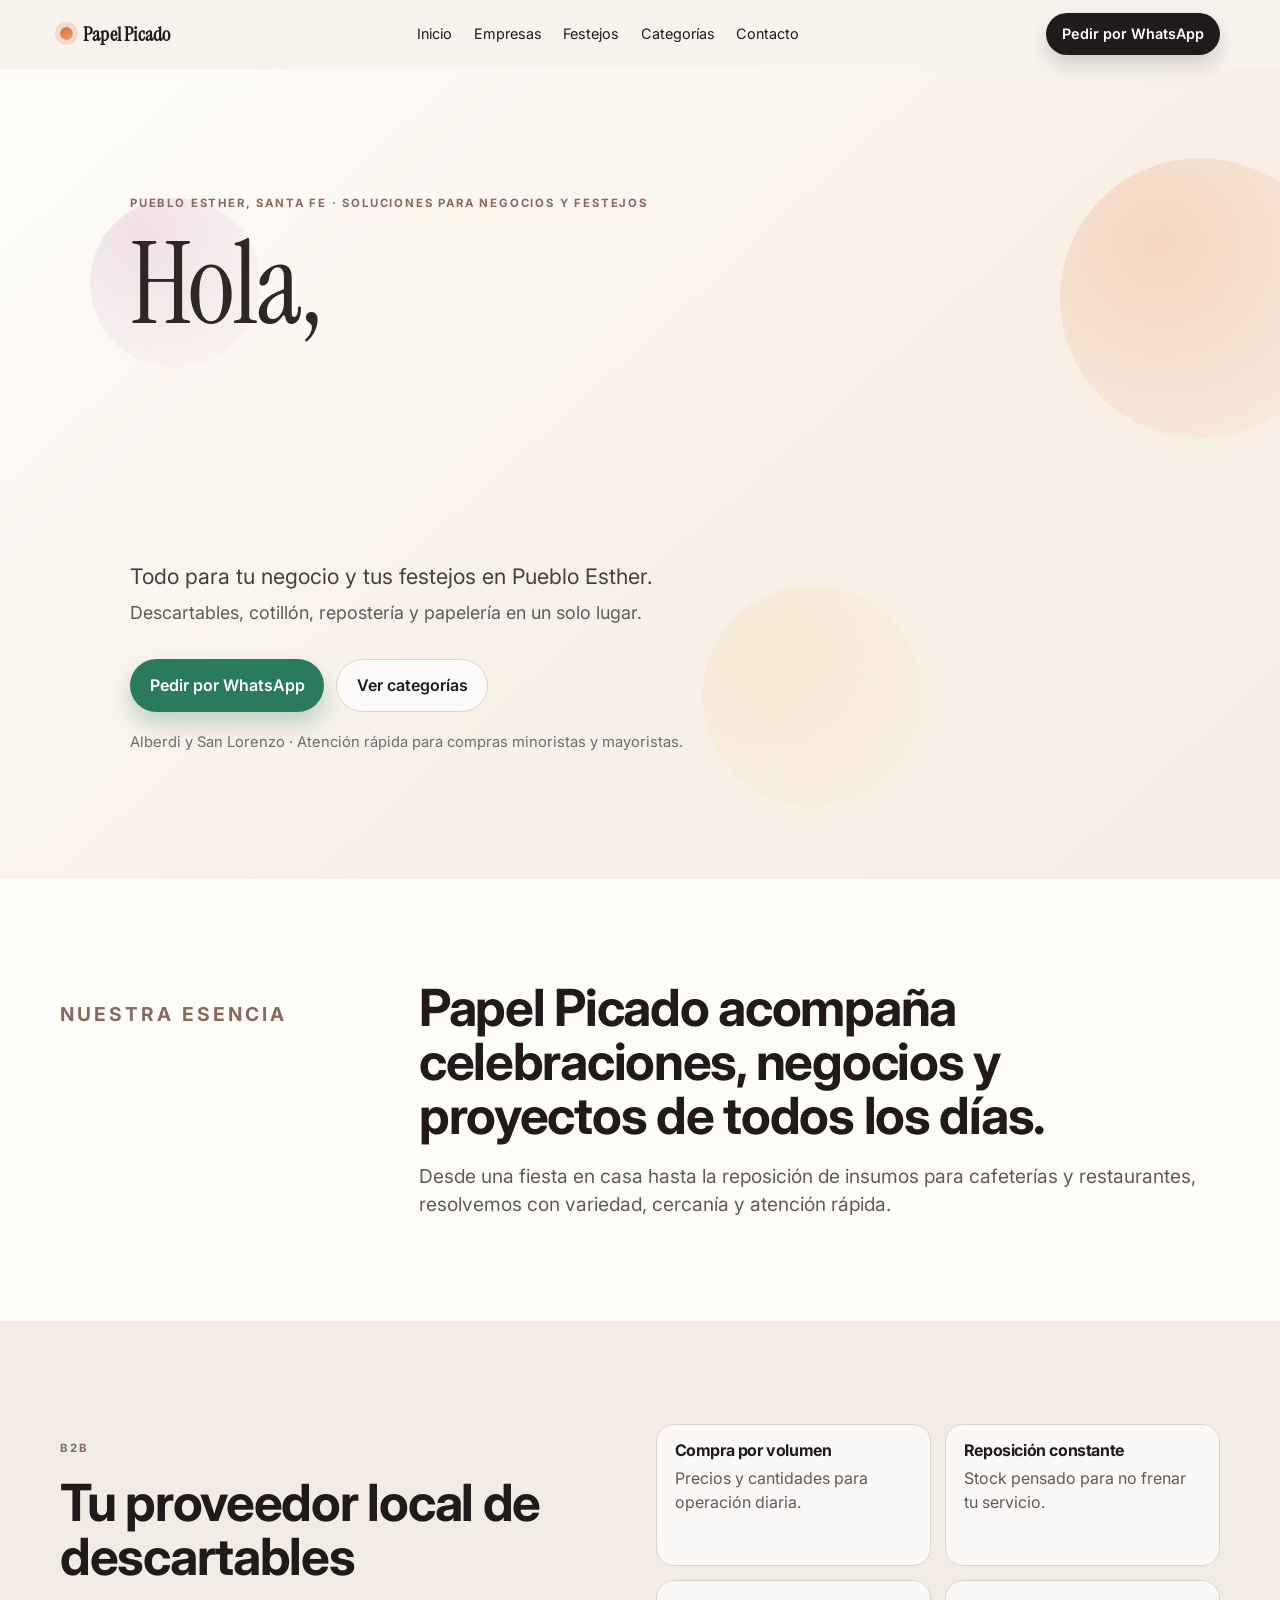
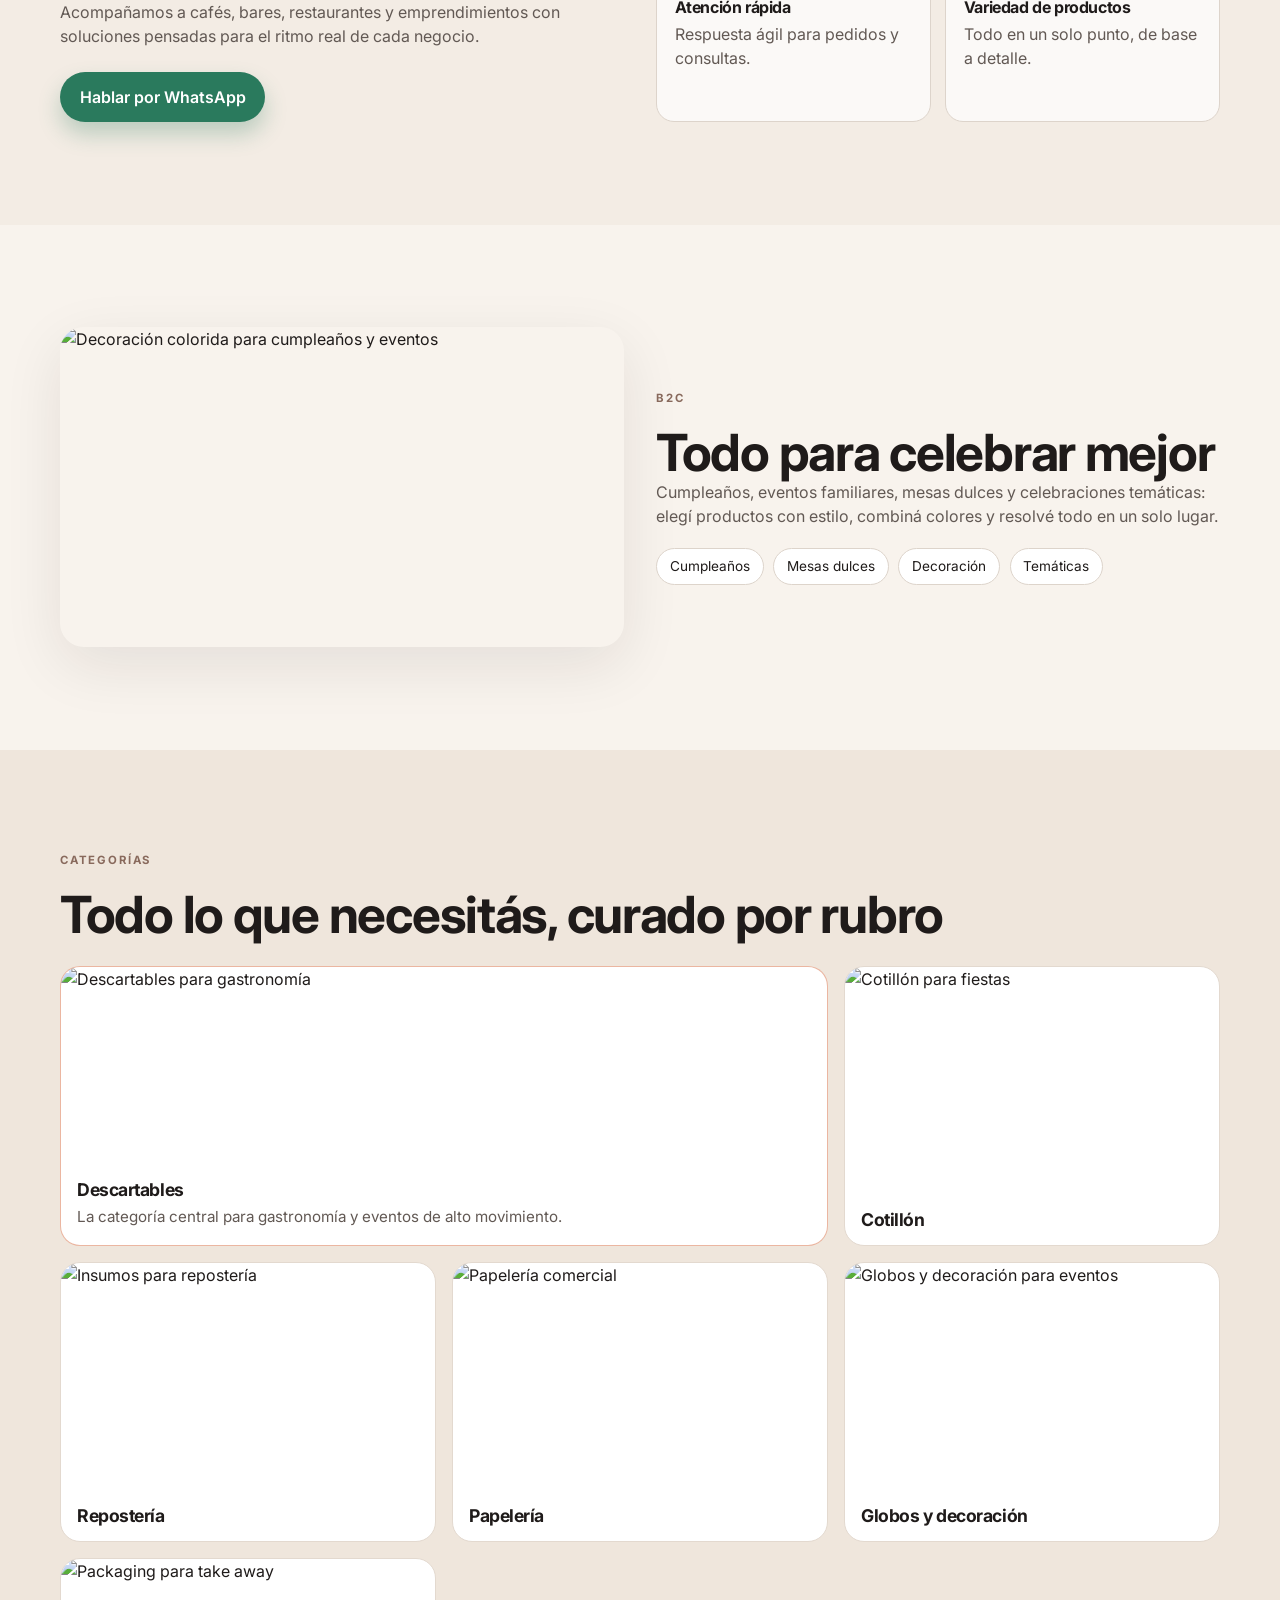
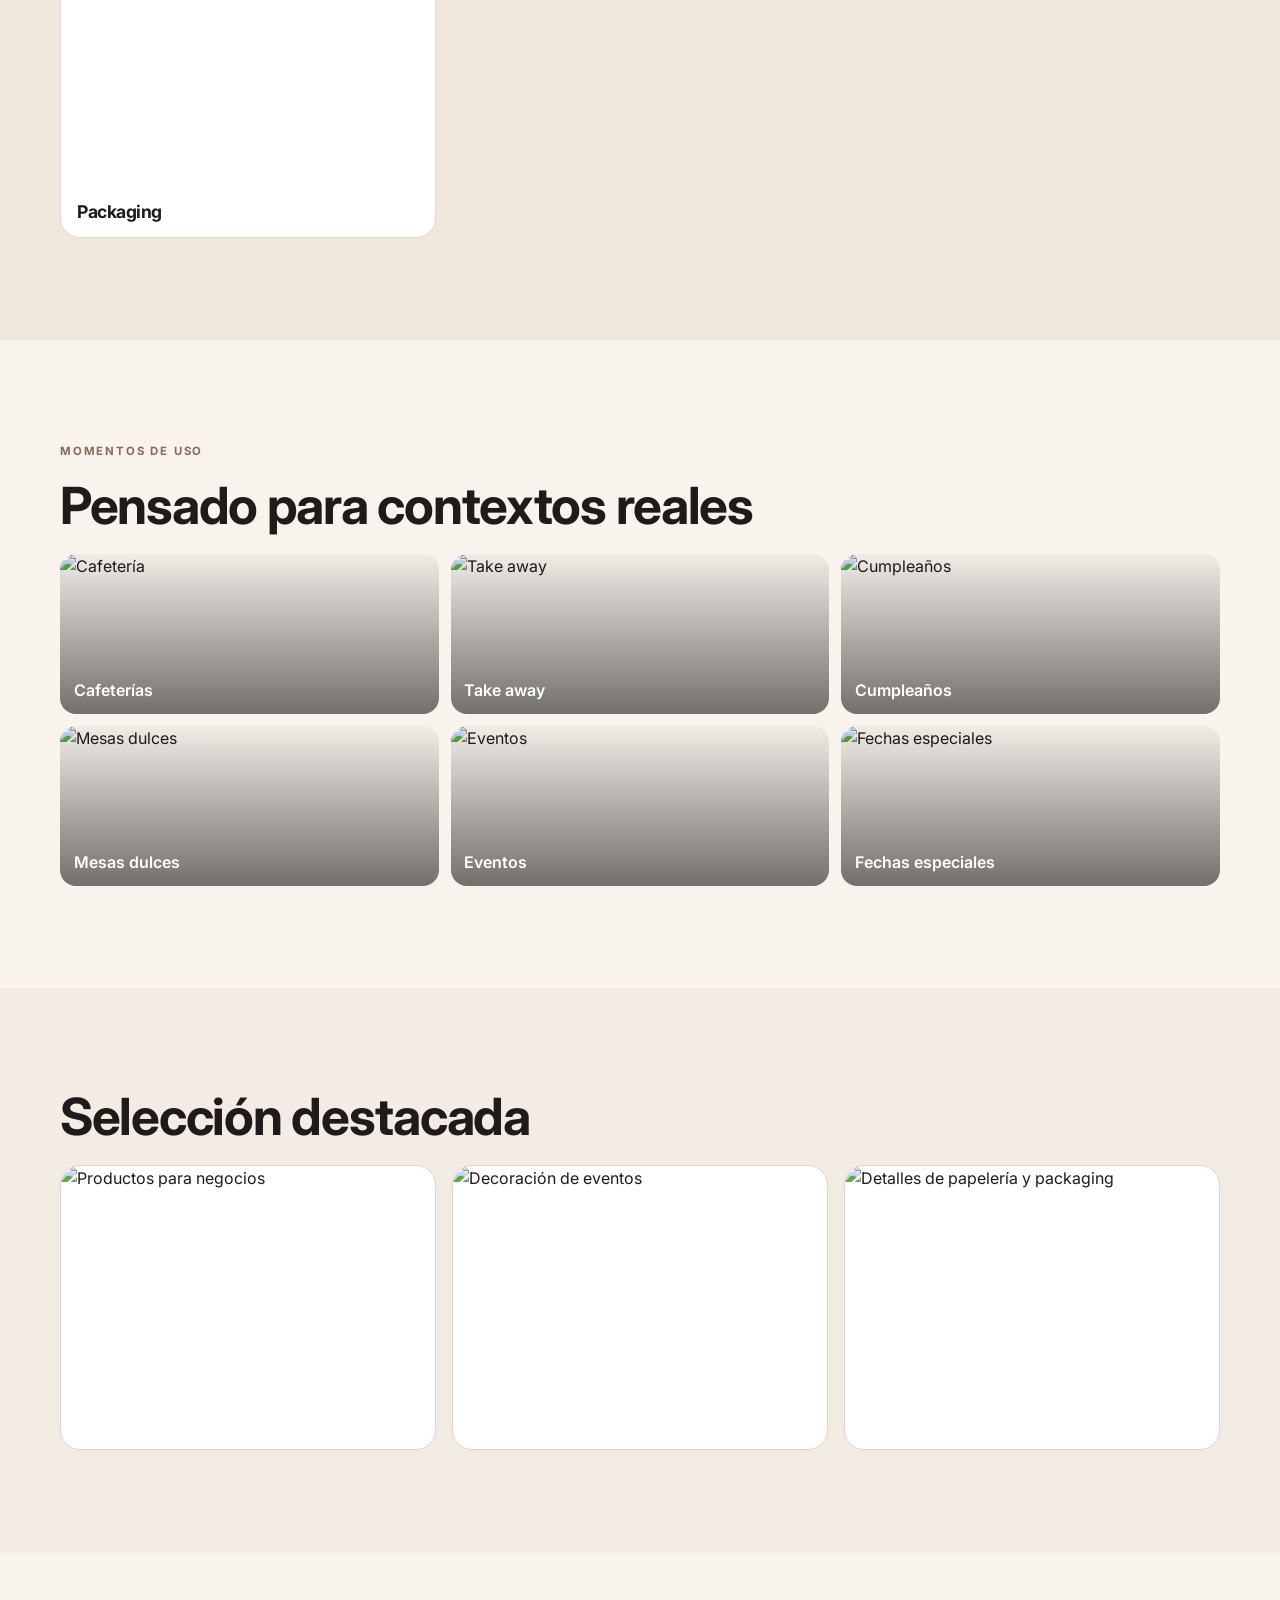
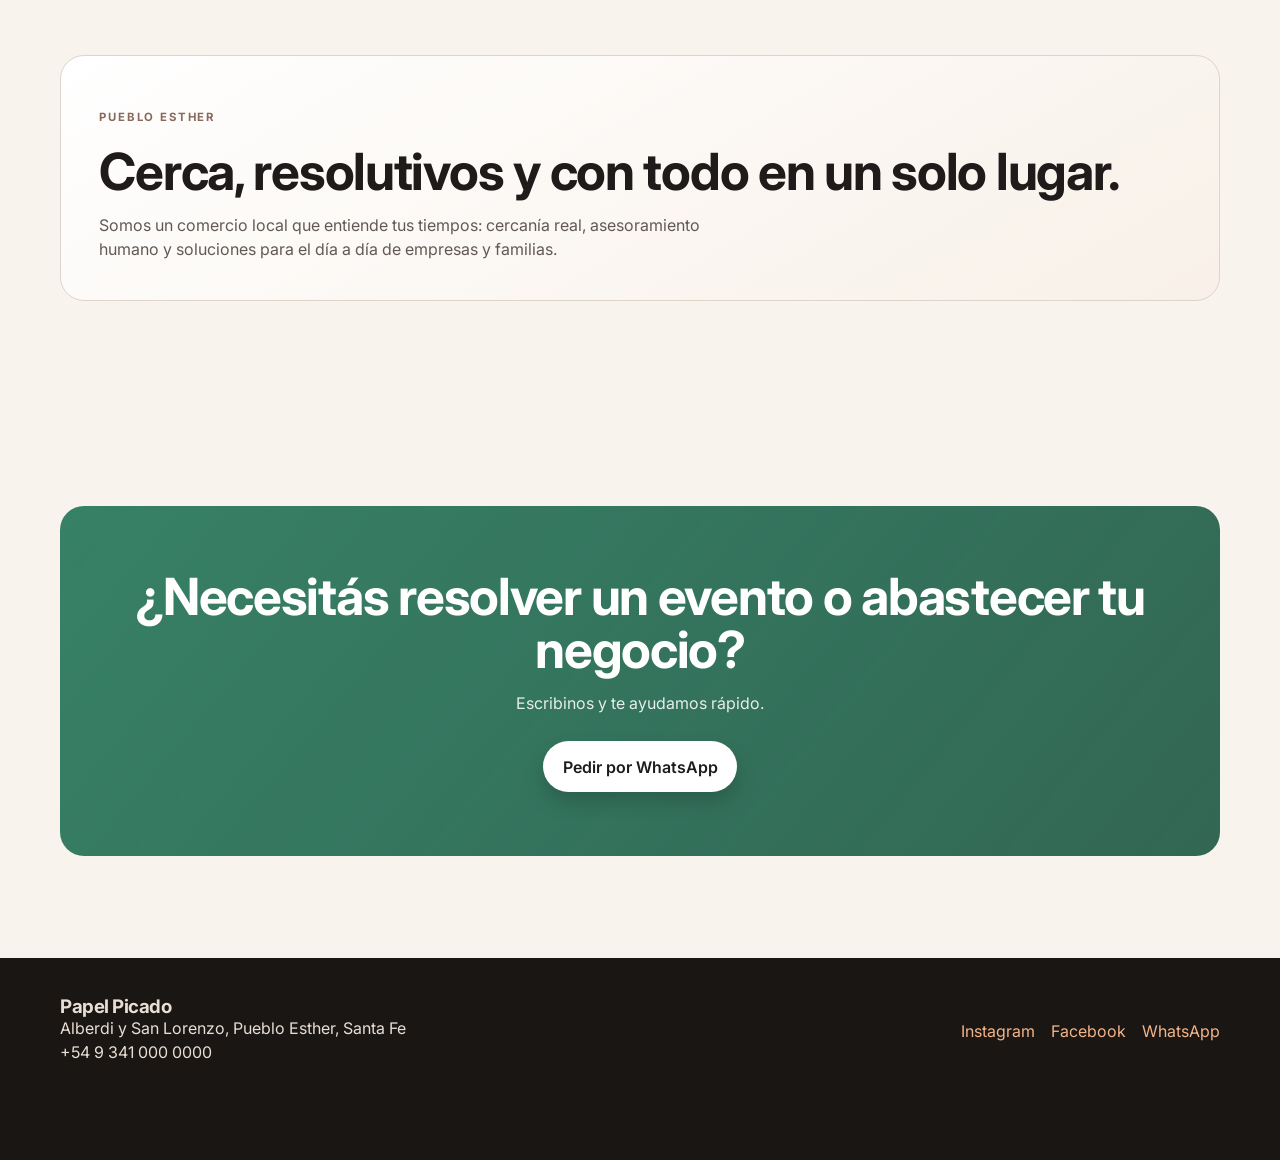
==== commit 28911254: "Fix hero line break and smooth handwriting pacing" ====
--- a/index.html
+++ b/index.html
@@ -50,8 +50,11 @@
         <div class="container hero-layout">
           <p class="eyebrow">Pueblo Esther, Santa Fe · Soluciones para negocios y festejos</p>
           <h1 id="hero-title" class="hero-title">
-            <span class="hero-title-line hero-title-static">Hola,</span>
-            <span class="hero-title-line hero-script" aria-label="bienvenidos">
+            <span class="hero-title-line">
+              <span class="hero-title-static">Hola,</span>
+            </span>
+            <span class="hero-title-line hero-title-script-line">
+              <span class="hero-script" aria-label="bienvenidos">
               <svg
                 class="hero-script-svg"
                 viewBox="0 0 1156 268"
@@ -75,6 +78,7 @@
                   d="M7.50024 187.328C18.3336 178.495 93.5002 104.5 93.5002 104.5C93.5002 104.5 127.096 76.0002 119.109 45.8281C115.509 32.2281 87.0002 32.0002 68.0002 81.0002C49.6669 117.333 18.9252 190.615 15.5002 213.828C12.5002 234.161 21.1891 247.828 35.0003 256.115C52.5002 266.614 76.5002 253 86.0002 240C111.242 205.459 108.113 191.615 107.5 187.328C104.7 167.728 88.109 164.328 80.6091 172.328C73.1091 180.328 68.9927 197.428 80.6091 213.828C95.1295 234.328 113.422 236.027 133.5 229C153.5 222 190.5 142.115 178.609 151.828C164.5 160.615 145.662 222.828 150.109 242.828C155.262 266 187.109 261.328 209.609 222.828C232.109 184.328 263.5 128.067 281.5 145.615C294.796 158.576 287.609 187.875 258.109 206.375C246.109 213.9 224.939 214.828 221.109 208.828C217.28 202.828 203.354 275.366 267.109 255.828C298.109 246.328 335.5 165.115 335.5 170.115C326.4 199.148 318.2 226.398 310.5 252.115C310.5 255.828 402.149 136.845 412.109 172.328C420.109 200.828 392.609 236.068 404.609 247.828C424.609 267.428 527.5 101.5 475.5 184.5C460.435 208.546 453.174 263.533 487 247.828C515 234.828 537 176.448 544.5 158.615C548.075 150.115 532.952 223.157 580.5 216.5C630.5 209.5 663 173 660.609 151.828C657.235 121.946 612.659 140.744 601.5 170.5C597 182.5 582.768 237.638 599.5 250.328C614.891 262 672.5 235.5 706 166C732.8 110.4 689.5 209.995 674 250.328C670.542 259.328 750.5 121.5 770.109 172.328C775.318 185.828 757.391 218.787 755 231C752.609 243.214 761.5 250.328 775.109 250.328C788.718 250.328 810.5 239.615 825.5 204.615C831.929 189.615 855.5 140.615 853.609 151.828C836.443 188.495 816.668 253.615 845.5 253.615C860.5 253.615 874.465 247.328 905.465 187.328C930.265 139.328 980 142.115 973.609 142.115C973.609 142.115 938 138.915 910 180.115C882 221.315 904.722 247.206 910 250.328C935 265.115 966.935 207.014 984.135 168.614C1005.63 120.614 1043 68.1143 1053 10.6144C1057.3 -14.0946 1001 114.114 978 187.328C974.647 198.001 960.5 225.901 973.609 244.115C984.416 259.13 1007.24 247.043 1033 204.115C1054 169.115 1050.5 164.115 1048 176.115C1039.33 195.115 1038 228.615 1043 244.115C1048 259.614 1076.39 271.901 1106.5 224.615C1123.07 198.585 1128.5 156.729 1117.5 142.115C1106.5 127.5 1066.5 124.473 1066.5 164C1066.5 202.5 1126.5 208.828 1148.5 205.615"
                 />
               </svg>
+              </span>
             </span>
           </h1>
           <p class="lead">
--- a/styles.css
+++ b/styles.css
@@ -251,11 +251,19 @@
 }
 
 .hero-title {
-  display: block;
+  display: flex;
+  flex-direction: column;
+  align-items: flex-start;
+  row-gap: clamp(0.2rem, 0.8vw, 0.55rem);
+  max-width: min(20ch, 100%);
 }
 
 .hero-title-line {
   display: block;
+}
+
+.hero-title-script-line {
+  width: 100%;
 }
 
 .hero-title-static {
@@ -269,8 +277,7 @@
 
 .hero-script {
   display: block;
-  margin-top: clamp(0.45rem, 1.4vw, 0.9rem);
-  width: clamp(520px, 78vw, 980px);
+  width: clamp(340px, 62vw, 760px);
   max-width: 100%;
   transform: none;
 }
@@ -293,7 +300,7 @@
   filter: drop-shadow(0 8px 14px rgba(190, 102, 73, 0.2));
   stroke-dasharray: 1000;
   stroke-dashoffset: 1000;
-  animation: bienvenidosLoop 4.4s cubic-bezier(0.65, 0, 0.35, 1) infinite;
+  animation: bienvenidosLoop 6.1s linear infinite;
 }
 
 .lead {
@@ -326,13 +333,13 @@
   0% {
     stroke-dashoffset: 1000;
   }
-  54.5455% {
+  59.0164% {
     stroke-dashoffset: 0;
   }
-  61.3636% {
+  64.7541% {
     stroke-dashoffset: 0;
   }
-  97.7273% {
+  97.541% {
     stroke-dashoffset: 1000;
   }
   100% {
@@ -663,7 +670,7 @@
   }
 
   .hero-title {
-    display: block;
+    max-width: min(16ch, 100%);
   }
 
   .hero-title-static {
@@ -671,8 +678,7 @@
   }
 
   .hero-script {
-    margin-top: clamp(0.4rem, 1.8vw, 0.7rem);
-    width: min(100%, clamp(300px, 92vw, 560px));
+    width: clamp(240px, 74vw, 430px);
     transform: none;
   }
 
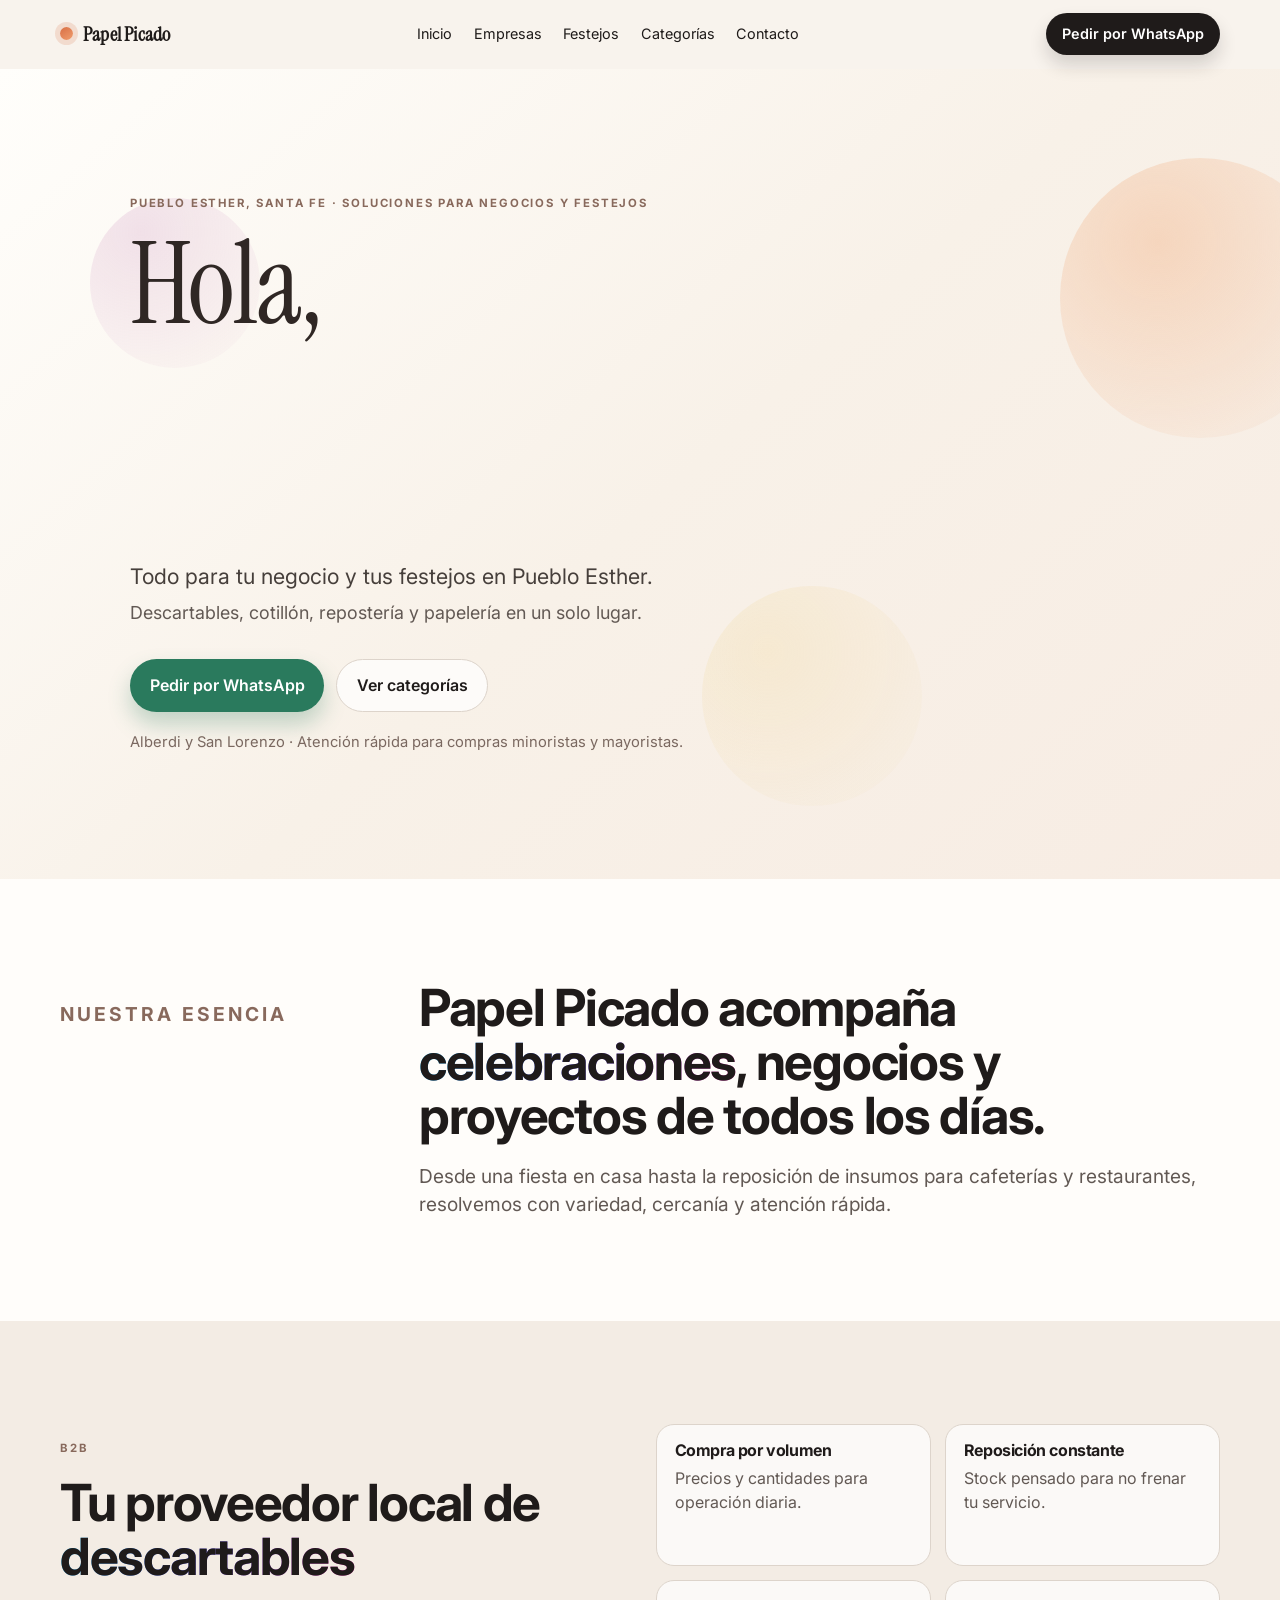
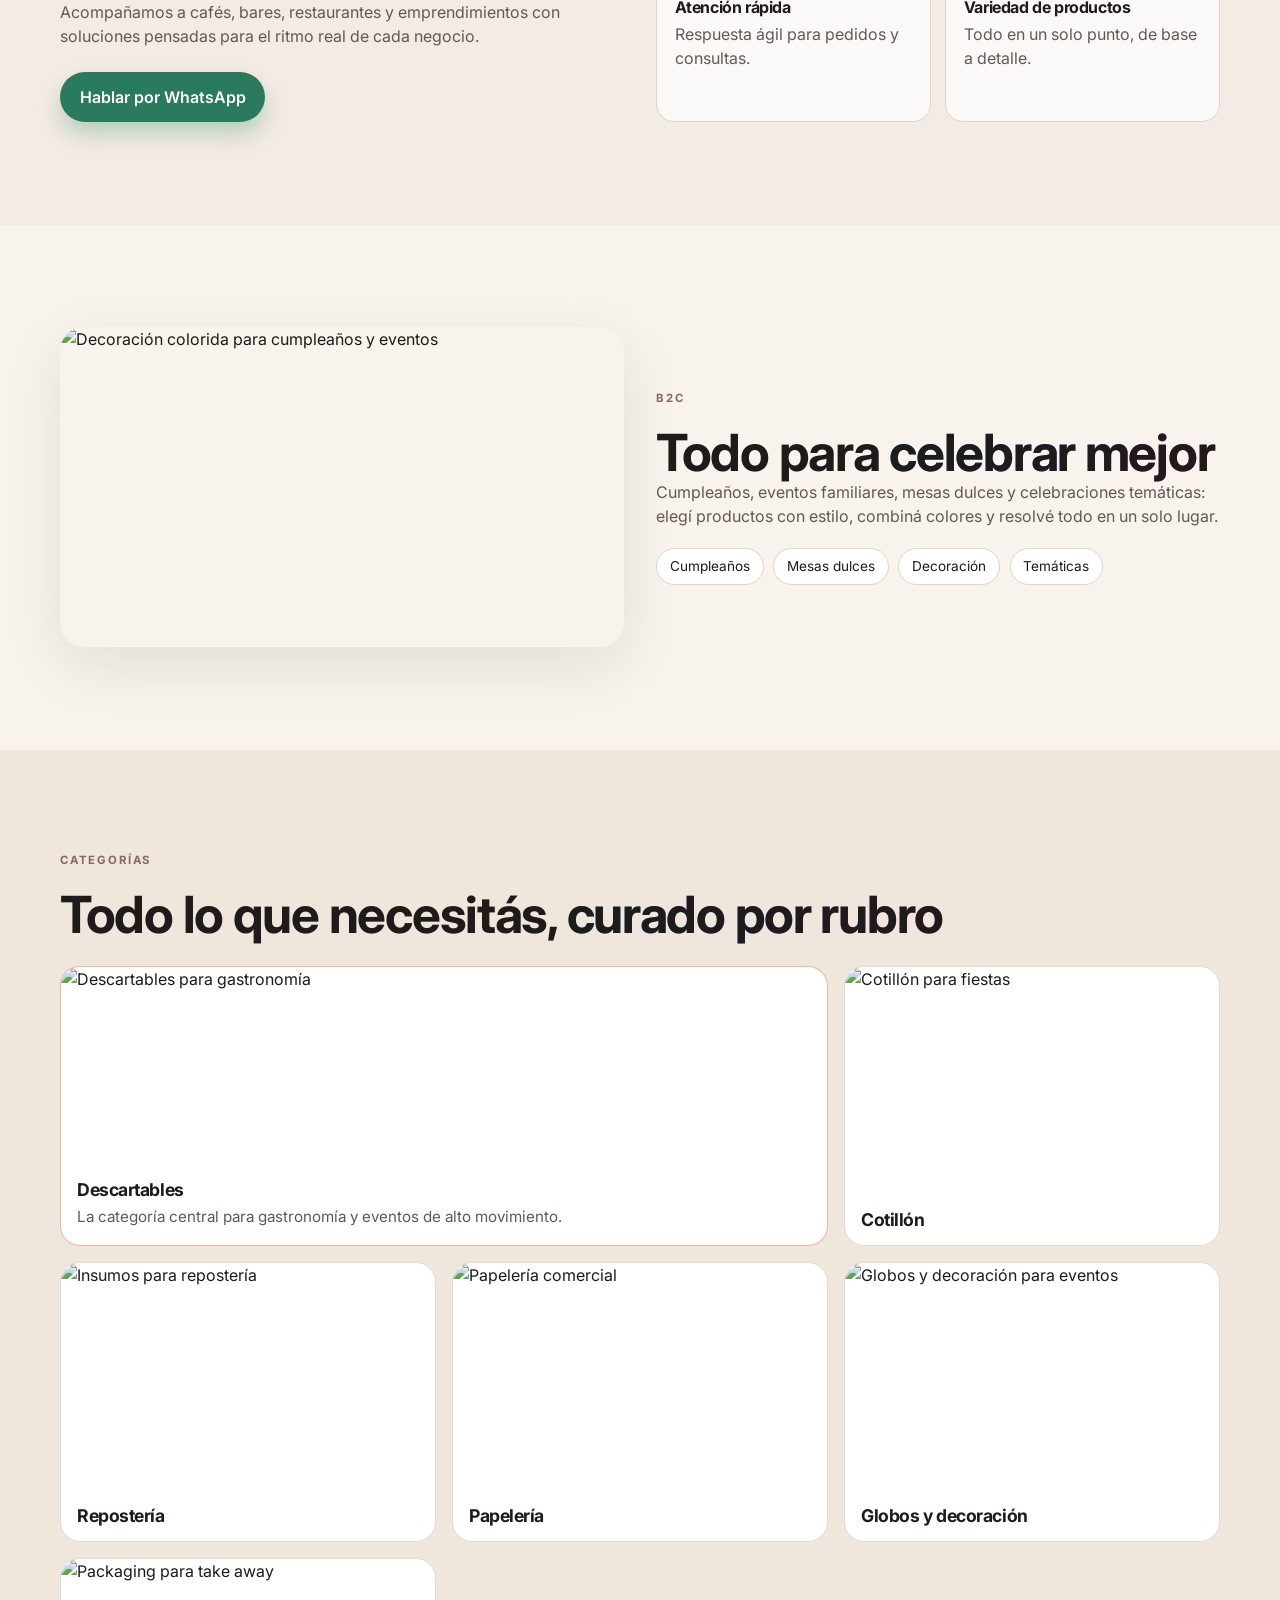
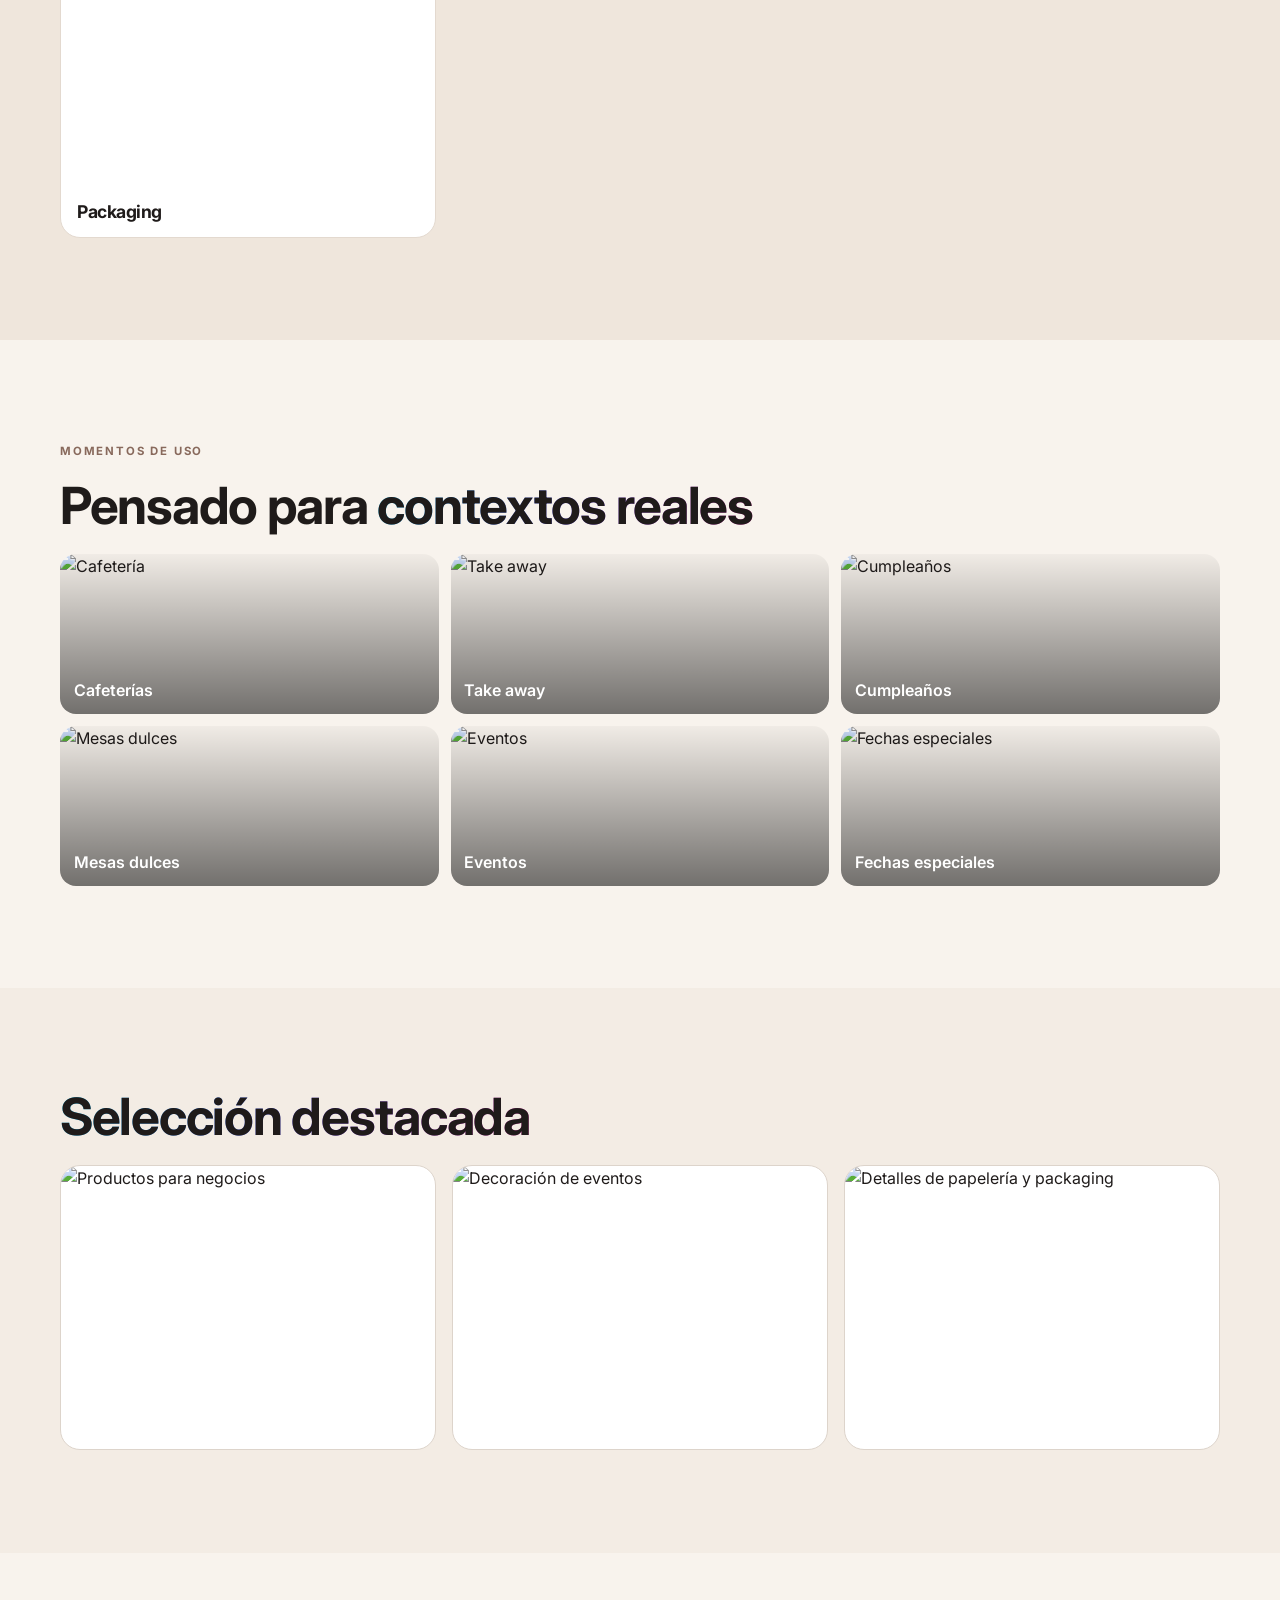
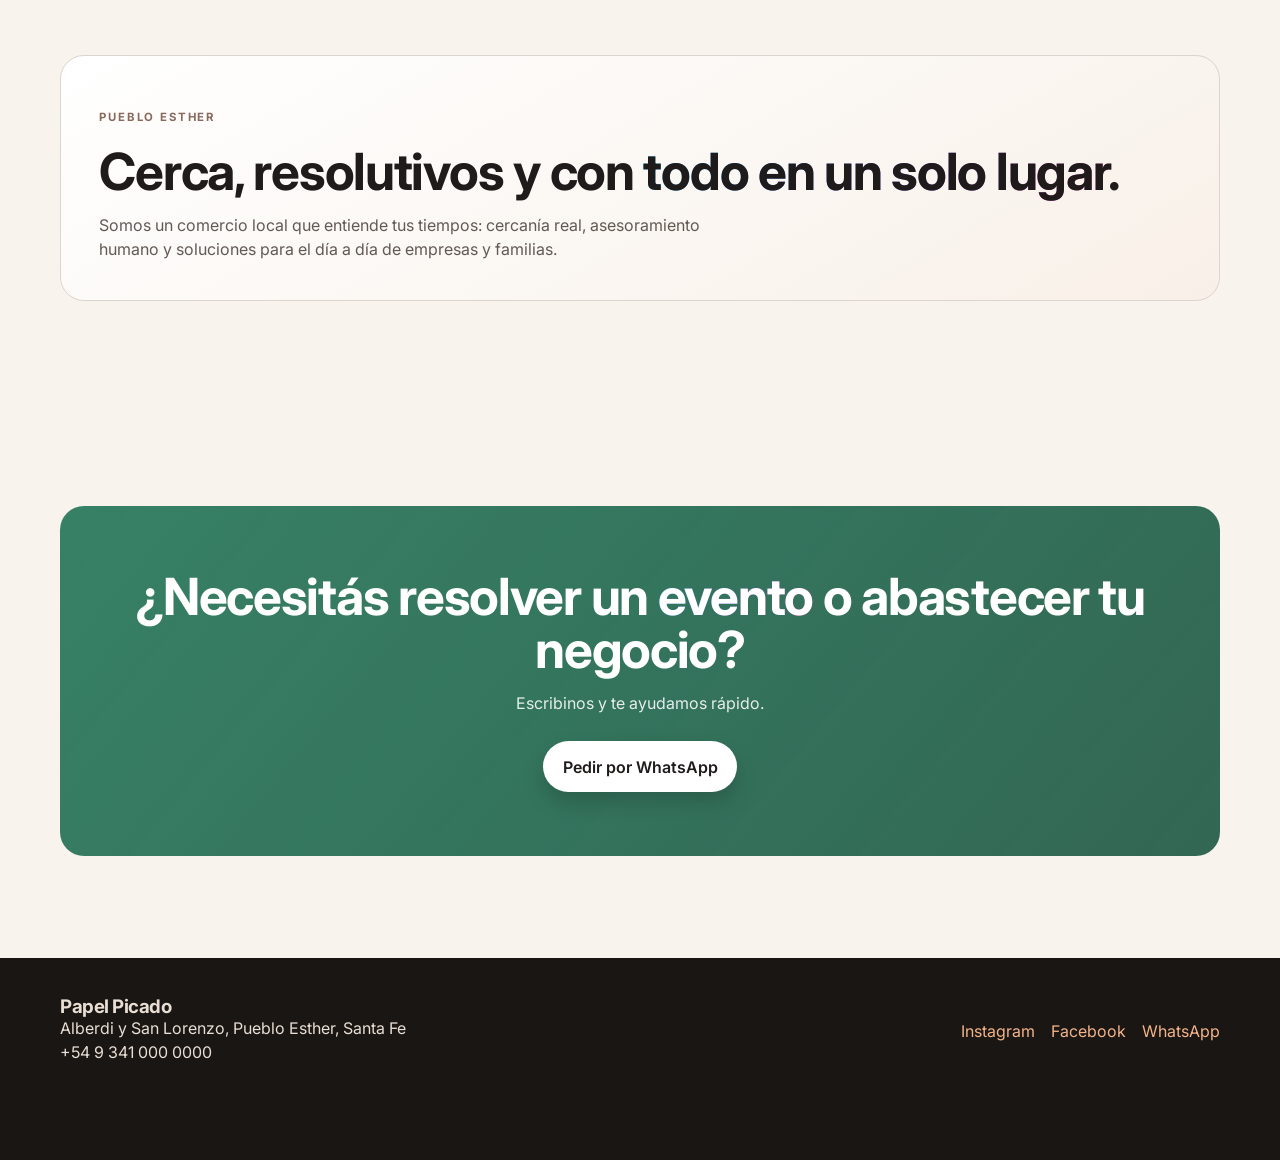
==== commit 44b9e16b: "Add premium hover highlight effect for title keywords" ====
--- a/index.html
+++ b/index.html
@@ -77,6 +77,8 @@
                   fill="none"
                   d="M7.50024 187.328C18.3336 178.495 93.5002 104.5 93.5002 104.5C93.5002 104.5 127.096 76.0002 119.109 45.8281C115.509 32.2281 87.0002 32.0002 68.0002 81.0002C49.6669 117.333 18.9252 190.615 15.5002 213.828C12.5002 234.161 21.1891 247.828 35.0003 256.115C52.5002 266.614 76.5002 253 86.0002 240C111.242 205.459 108.113 191.615 107.5 187.328C104.7 167.728 88.109 164.328 80.6091 172.328C73.1091 180.328 68.9927 197.428 80.6091 213.828C95.1295 234.328 113.422 236.027 133.5 229C153.5 222 190.5 142.115 178.609 151.828C164.5 160.615 145.662 222.828 150.109 242.828C155.262 266 187.109 261.328 209.609 222.828C232.109 184.328 263.5 128.067 281.5 145.615C294.796 158.576 287.609 187.875 258.109 206.375C246.109 213.9 224.939 214.828 221.109 208.828C217.28 202.828 203.354 275.366 267.109 255.828C298.109 246.328 335.5 165.115 335.5 170.115C326.4 199.148 318.2 226.398 310.5 252.115C310.5 255.828 402.149 136.845 412.109 172.328C420.109 200.828 392.609 236.068 404.609 247.828C424.609 267.428 527.5 101.5 475.5 184.5C460.435 208.546 453.174 263.533 487 247.828C515 234.828 537 176.448 544.5 158.615C548.075 150.115 532.952 223.157 580.5 216.5C630.5 209.5 663 173 660.609 151.828C657.235 121.946 612.659 140.744 601.5 170.5C597 182.5 582.768 237.638 599.5 250.328C614.891 262 672.5 235.5 706 166C732.8 110.4 689.5 209.995 674 250.328C670.542 259.328 750.5 121.5 770.109 172.328C775.318 185.828 757.391 218.787 755 231C752.609 243.214 761.5 250.328 775.109 250.328C788.718 250.328 810.5 239.615 825.5 204.615C831.929 189.615 855.5 140.615 853.609 151.828C836.443 188.495 816.668 253.615 845.5 253.615C860.5 253.615 874.465 247.328 905.465 187.328C930.265 139.328 980 142.115 973.609 142.115C973.609 142.115 938 138.915 910 180.115C882 221.315 904.722 247.206 910 250.328C935 265.115 966.935 207.014 984.135 168.614C1005.63 120.614 1043 68.1143 1053 10.6144C1057.3 -14.0946 1001 114.114 978 187.328C974.647 198.001 960.5 225.901 973.609 244.115C984.416 259.13 1007.24 247.043 1033 204.115C1054 169.115 1050.5 164.115 1048 176.115C1039.33 195.115 1038 228.615 1043 244.115C1048 259.614 1076.39 271.901 1106.5 224.615C1123.07 198.585 1128.5 156.729 1117.5 142.115C1106.5 127.5 1066.5 124.473 1066.5 164C1066.5 202.5 1126.5 208.828 1148.5 205.615"
                 />
+                <circle class="pp-bienvenidos-dot pp-bienvenidos-dot-1" cx="121" cy="51" r="10" />
+                <circle class="pp-bienvenidos-dot pp-bienvenidos-dot-2" cx="848" cy="58" r="9.5" />
               </svg>
               </span>
             </span>
@@ -105,7 +107,7 @@
         <div class="container intro-grid">
           <p class="kicker">Nuestra esencia</p>
           <div>
-            <h2>Papel Picado acompaña celebraciones, negocios y proyectos de todos los días.</h2>
+            <h2>Papel Picado acompaña <span class="section-highlight">celebraciones</span>, negocios y proyectos de todos los días.</h2>
             <p>
               Desde una fiesta en casa hasta la reposición de insumos para cafeterías y
               restaurantes, resolvemos con variedad, cercanía y atención rápida.
@@ -118,7 +120,7 @@
         <div class="container feature-grid">
           <div>
             <p class="kicker">B2B</p>
-            <h2 id="empresas-title">Tu proveedor local de descartables</h2>
+            <h2 id="empresas-title">Tu proveedor local de <span class="section-highlight">descartables</span></h2>
             <p>
               Acompañamos a cafés, bares, restaurantes y emprendimientos con soluciones
               pensadas para el ritmo real de cada negocio.
@@ -151,7 +153,7 @@
           </figure>
           <div>
             <p class="kicker">B2C</p>
-            <h2 id="festejos-title">Todo para celebrar mejor</h2>
+            <h2 id="festejos-title">Todo para <span class="hero-highlight">celebrar mejor</span></h2>
             <p>
               Cumpleaños, eventos familiares, mesas dulces y celebraciones temáticas: elegí
               productos con estilo, combiná colores y resolvé todo en un solo lugar.
@@ -170,7 +172,7 @@
         <div class="container">
           <div class="heading-row">
             <p class="kicker">Categorías</p>
-            <h2 id="categorias-title">Todo lo que necesitás, curado por rubro</h2>
+            <h2 id="categorias-title">Todo lo que necesitás, <span class="section-highlight">curado por rubro</span></h2>
           </div>
           <div class="category-grid">
             <article class="category-card featured">
@@ -189,7 +191,7 @@
       <section class="section reveal" aria-labelledby="momentos-title">
         <div class="container">
           <p class="kicker">Momentos de uso</p>
-          <h2 id="momentos-title">Pensado para contextos reales</h2>
+          <h2 id="momentos-title">Pensado para <span class="subtle-highlight">contextos reales</span></h2>
           <div class="moments-grid">
             <article><img src="https://images.unsplash.com/photo-1445116572660-236099ec97a0?auto=format&fit=crop&w=900&q=80" alt="Cafetería" loading="lazy" /><span>Cafeterías</span></article>
             <article><img src="https://images.unsplash.com/photo-1504674900247-0877df9cc836?auto=format&fit=crop&w=900&q=80" alt="Take away" loading="lazy" /><span>Take away</span></article>
@@ -203,7 +205,7 @@
 
       <section class="section section-soft reveal" aria-labelledby="destacados-title">
         <div class="container">
-          <h2 id="destacados-title">Selección destacada</h2>
+          <h2 id="destacados-title"><span class="section-highlight">Selección destacada</span></h2>
           <div class="featured-gallery">
             <article>
               <img src="https://images.unsplash.com/photo-1556740738-b6a63e27c4df?auto=format&fit=crop&w=1300&q=80" alt="Productos para negocios" loading="lazy" />
@@ -224,7 +226,7 @@
       <section class="section reveal" aria-labelledby="local-title">
         <div class="container trust-box">
           <p class="kicker">Pueblo Esther</p>
-          <h2 id="local-title">Cerca, resolutivos y con todo en un solo lugar.</h2>
+          <h2 id="local-title">Cerca, resolutivos y con <span class="subtle-highlight">todo en un solo lugar</span>.</h2>
           <p>
             Somos un comercio local que entiende tus tiempos: cercanía real, asesoramiento
             humano y soluciones para el día a día de empresas y familias.
@@ -234,7 +236,7 @@
 
       <section class="section reveal" id="contacto" aria-labelledby="cta-title">
         <div class="container final-cta">
-          <h2 id="cta-title">¿Necesitás resolver un evento o abastecer tu negocio?</h2>
+          <h2 id="cta-title">¿Necesitás resolver un <span class="hero-highlight">evento</span> o abastecer tu negocio?</h2>
           <p>Escribinos y te ayudamos rápido.</p>
           <a
             class="btn btn-primary"
@@ -289,6 +291,25 @@
 
       setHeaderState();
       window.addEventListener('scroll', setHeaderState);
+
+      const premiumHighlights = document.querySelectorAll(
+        '.hero-highlight, .section-highlight, .subtle-highlight'
+      );
+
+      premiumHighlights.forEach((item) => {
+        item.addEventListener('mousemove', (event) => {
+          const rect = item.getBoundingClientRect();
+          const x = ((event.clientX - rect.left) / rect.width) * 100;
+          const y = ((event.clientY - rect.top) / rect.height) * 100;
+          item.style.setProperty('--mx', `${x}%`);
+          item.style.setProperty('--my', `${y}%`);
+        });
+
+        item.addEventListener('mouseleave', () => {
+          item.style.removeProperty('--mx');
+          item.style.removeProperty('--my');
+        });
+      });
     </script>
   </body>
 </html>
--- a/styles.css
+++ b/styles.css
@@ -49,6 +49,85 @@
   letter-spacing: -0.025em;
 }
 
+.hero-highlight,
+.section-highlight,
+.subtle-highlight {
+  --highlight-speed: 14s;
+  --highlight-glow: none;
+  --spot-size: 72%;
+  --highlight-opacity: 1;
+  display: inline;
+  background-image: linear-gradient(120deg, #00d9ff, #6a5cff, #ff2fa3, #ffd400, #00d9ff);
+  background-size: 220% 220%;
+  background-position: var(--highlight-shift, 0%) 50%;
+  -webkit-background-clip: text;
+  background-clip: text;
+  color: inherit;
+  -webkit-text-fill-color: currentColor;
+  transition:
+    color 0.45s ease,
+    filter 0.45s ease,
+    text-shadow 0.45s ease,
+    -webkit-text-fill-color 0.45s ease;
+}
+
+.hero-highlight:hover,
+.hero-highlight:focus-visible,
+.section-highlight:hover,
+.section-highlight:focus-visible,
+.subtle-highlight:hover,
+.subtle-highlight:focus-visible {
+  color: transparent;
+  -webkit-text-fill-color: transparent;
+  animation: highlightFlow var(--highlight-speed) linear infinite;
+  -webkit-mask-image: radial-gradient(
+    circle var(--spot-size) at var(--mx, 50%) var(--my, 50%),
+    rgba(0, 0, 0, var(--highlight-opacity)) 0%,
+    rgba(0, 0, 0, calc(var(--highlight-opacity) * 0.9)) 34%,
+    rgba(0, 0, 0, 0) 100%
+  );
+  mask-image: radial-gradient(
+    circle var(--spot-size) at var(--mx, 50%) var(--my, 50%),
+    rgba(0, 0, 0, var(--highlight-opacity)) 0%,
+    rgba(0, 0, 0, calc(var(--highlight-opacity) * 0.9)) 34%,
+    rgba(0, 0, 0, 0) 100%
+  );
+  filter: saturate(112%);
+  text-shadow: var(--highlight-glow);
+}
+
+.hero-highlight {
+  --spot-size: 98%;
+  --highlight-speed: 7s;
+  --highlight-opacity: 1;
+  --highlight-glow: 0 0 10px rgba(106, 92, 255, 0.24), 0 0 18px rgba(255, 47, 163, 0.18);
+}
+
+.section-highlight {
+  --spot-size: 82%;
+  --highlight-speed: 10s;
+  --highlight-opacity: 0.88;
+}
+
+.subtle-highlight {
+  --spot-size: 68%;
+  --highlight-speed: 13s;
+  --highlight-opacity: 0.74;
+  filter: saturate(92%);
+}
+
+@keyframes highlightFlow {
+  0% {
+    background-position: 0% 50%;
+  }
+  50% {
+    background-position: 100% 50%;
+  }
+  100% {
+    background-position: 0% 50%;
+  }
+}
+
 h1 {
   font-size: clamp(2.3rem, 7.5vw, 5.5rem);
 }
@@ -303,6 +382,20 @@
   animation: bienvenidosLoop 6.1s linear infinite;
 }
 
+.pp-bienvenidos-dot {
+  fill: url(#ppBienvenidosGradient);
+  filter: drop-shadow(0 7px 11px rgba(190, 102, 73, 0.16));
+  opacity: 0;
+}
+
+.pp-bienvenidos-dot-1 {
+  animation: bienvenidosDot1Loop 6.1s linear infinite;
+}
+
+.pp-bienvenidos-dot-2 {
+  animation: bienvenidosDot2Loop 6.1s linear infinite;
+}
+
 .lead {
   margin-top: 1.4rem;
   max-width: 52ch;
@@ -347,10 +440,54 @@
   }
 }
 
+@keyframes bienvenidosDot1Loop {
+  0%,
+  12% {
+    opacity: 0;
+  }
+  18%,
+  64.7541% {
+    opacity: 1;
+  }
+  97.541%,
+  100% {
+    opacity: 0;
+  }
+}
+
+@keyframes bienvenidosDot2Loop {
+  0%,
+  44% {
+    opacity: 0;
+  }
+  50%,
+  64.7541% {
+    opacity: 1;
+  }
+  97.541%,
+  100% {
+    opacity: 0;
+  }
+}
+
 @media (prefers-reduced-motion: reduce) {
+  .hero-highlight:hover,
+  .hero-highlight:focus-visible,
+  .section-highlight:hover,
+  .section-highlight:focus-visible,
+  .subtle-highlight:hover,
+  .subtle-highlight:focus-visible {
+    animation: none;
+  }
+
   .pp-bienvenidos-path {
     animation: none;
     stroke-dashoffset: 0;
+  }
+
+  .pp-bienvenidos-dot {
+    animation: none;
+    opacity: 1;
   }
 }
 
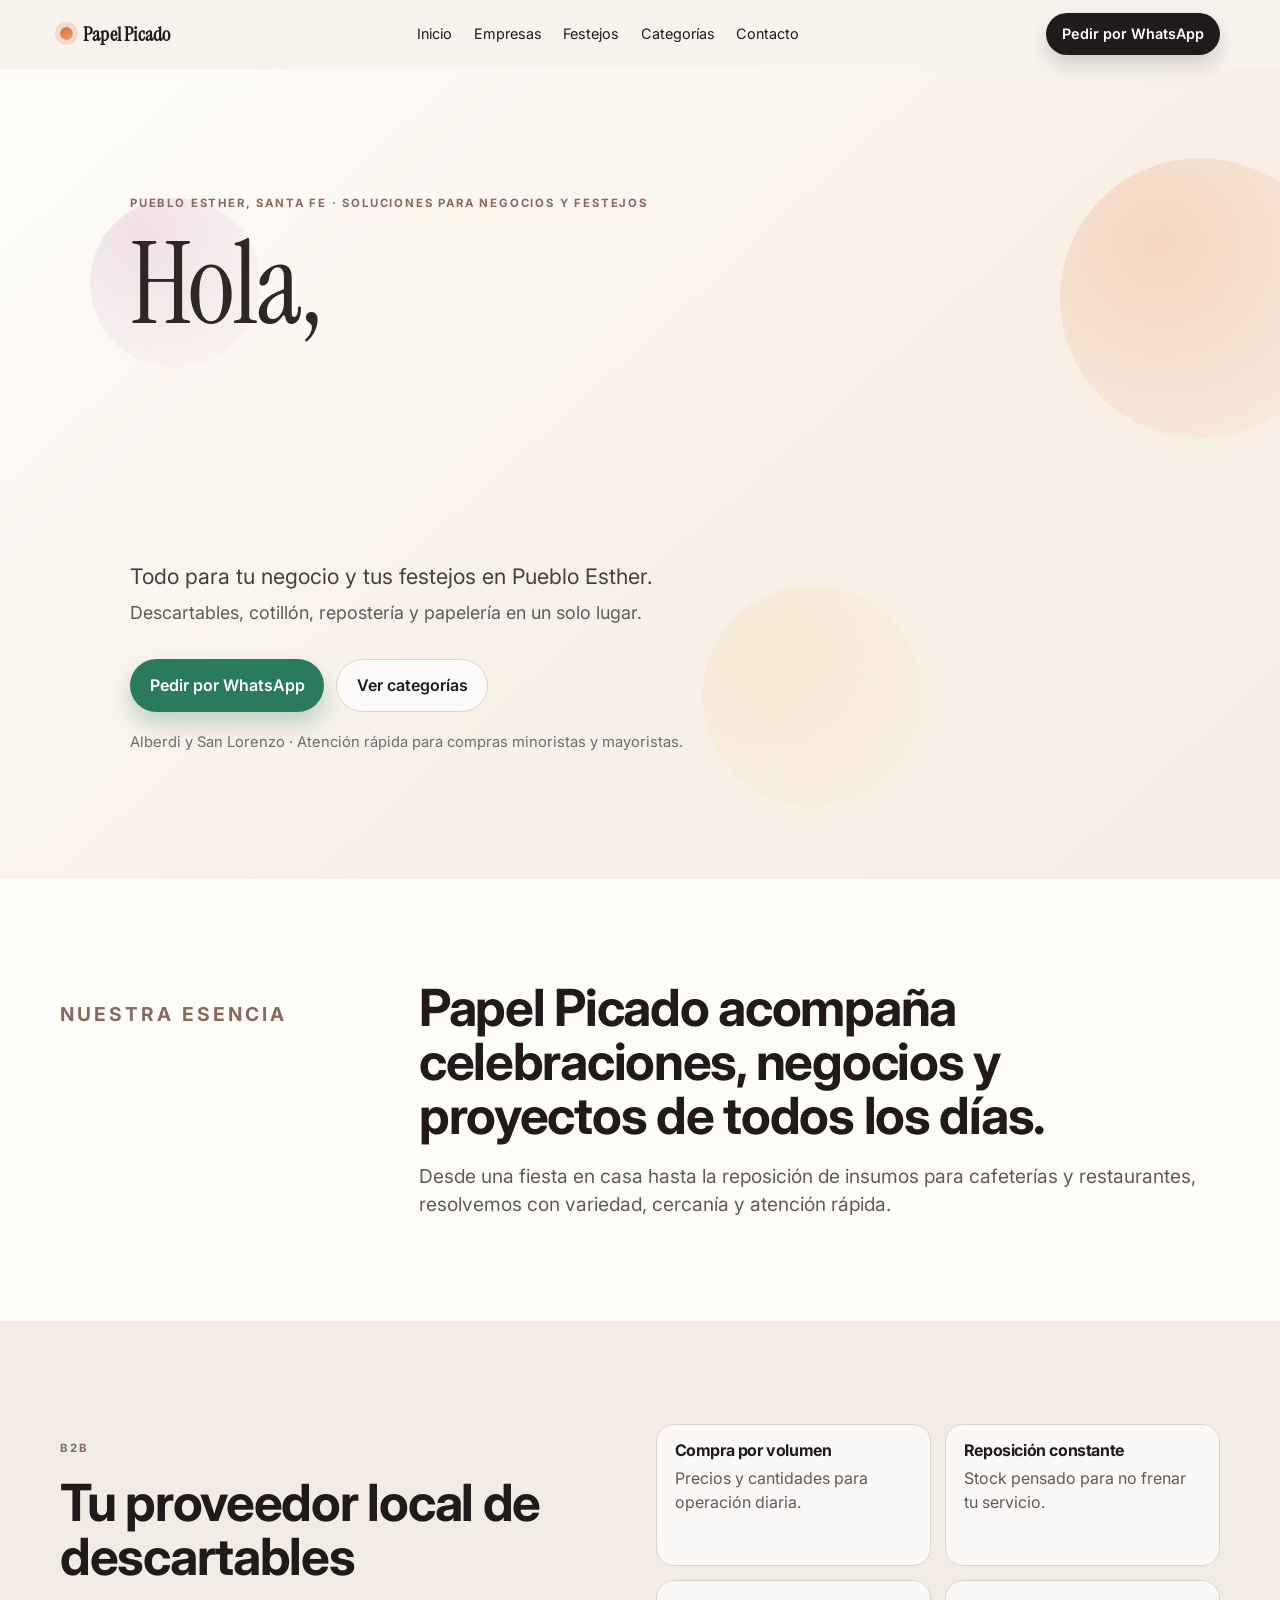
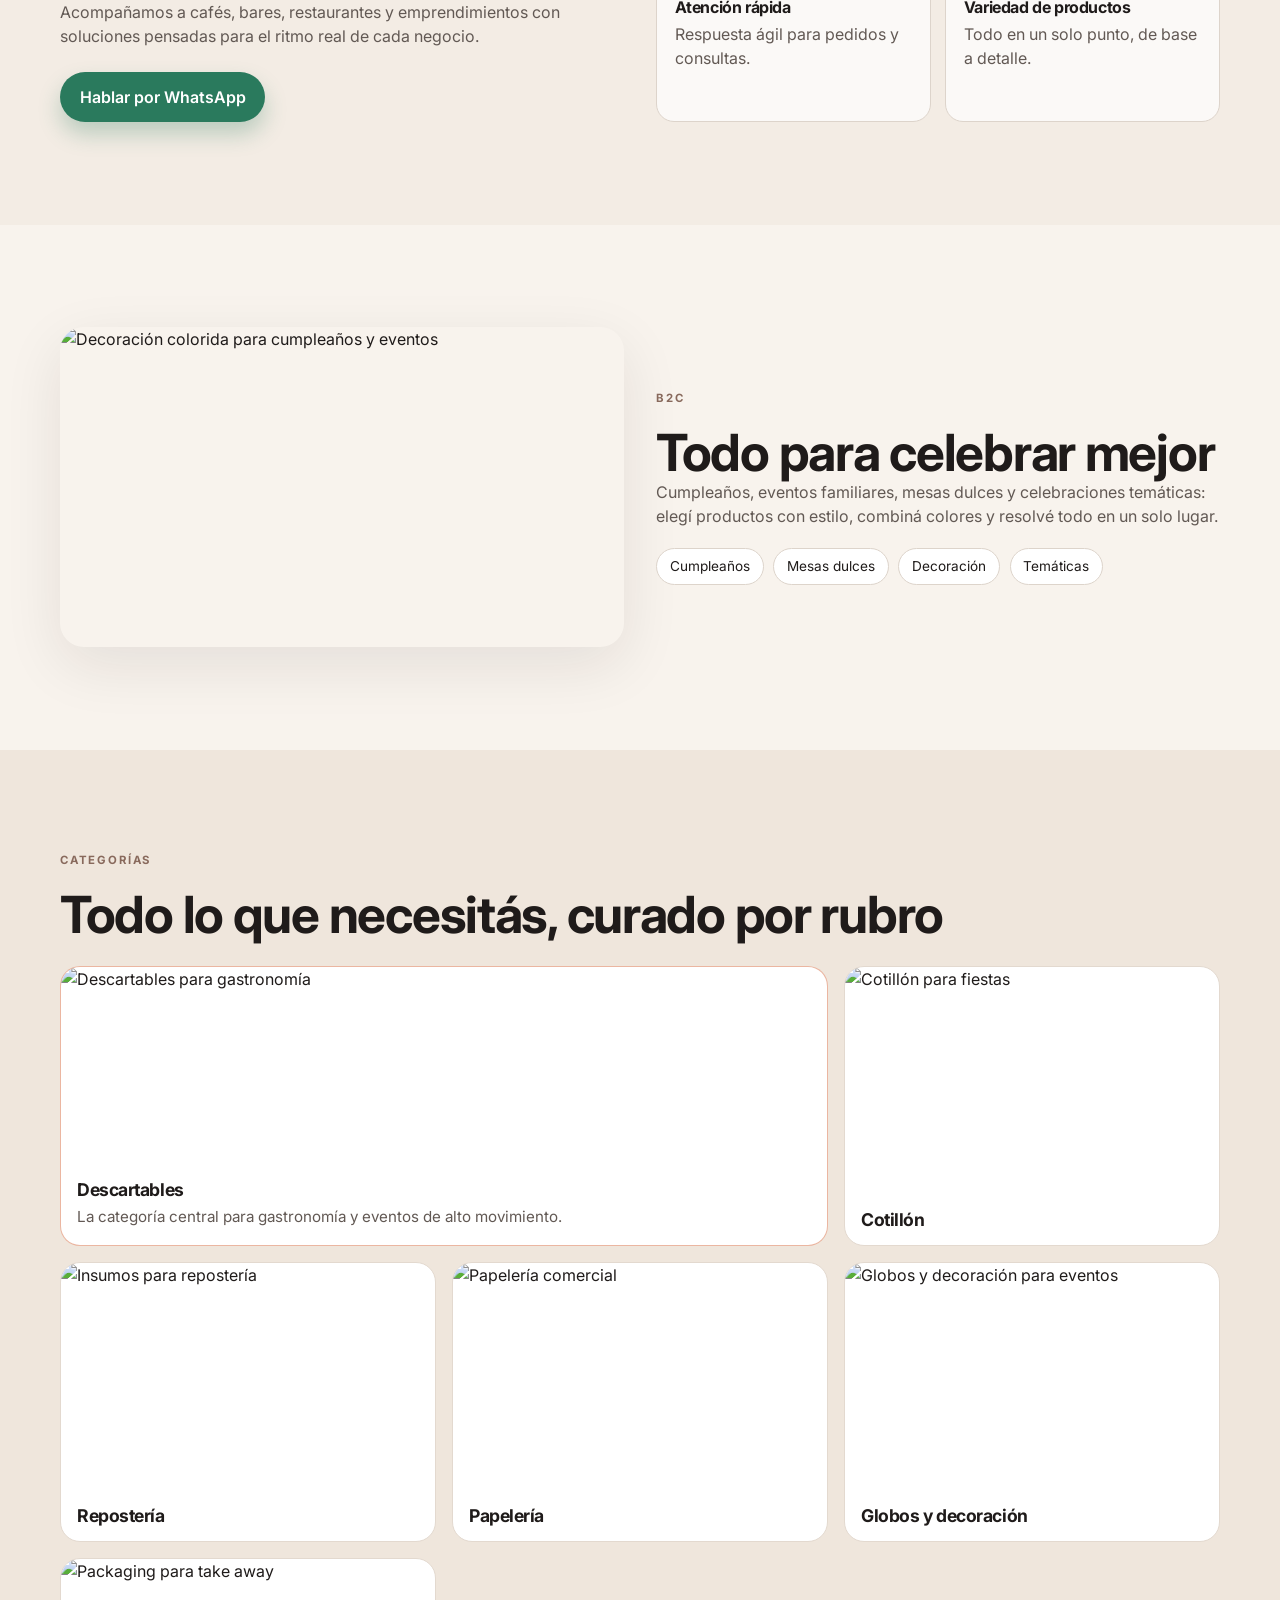
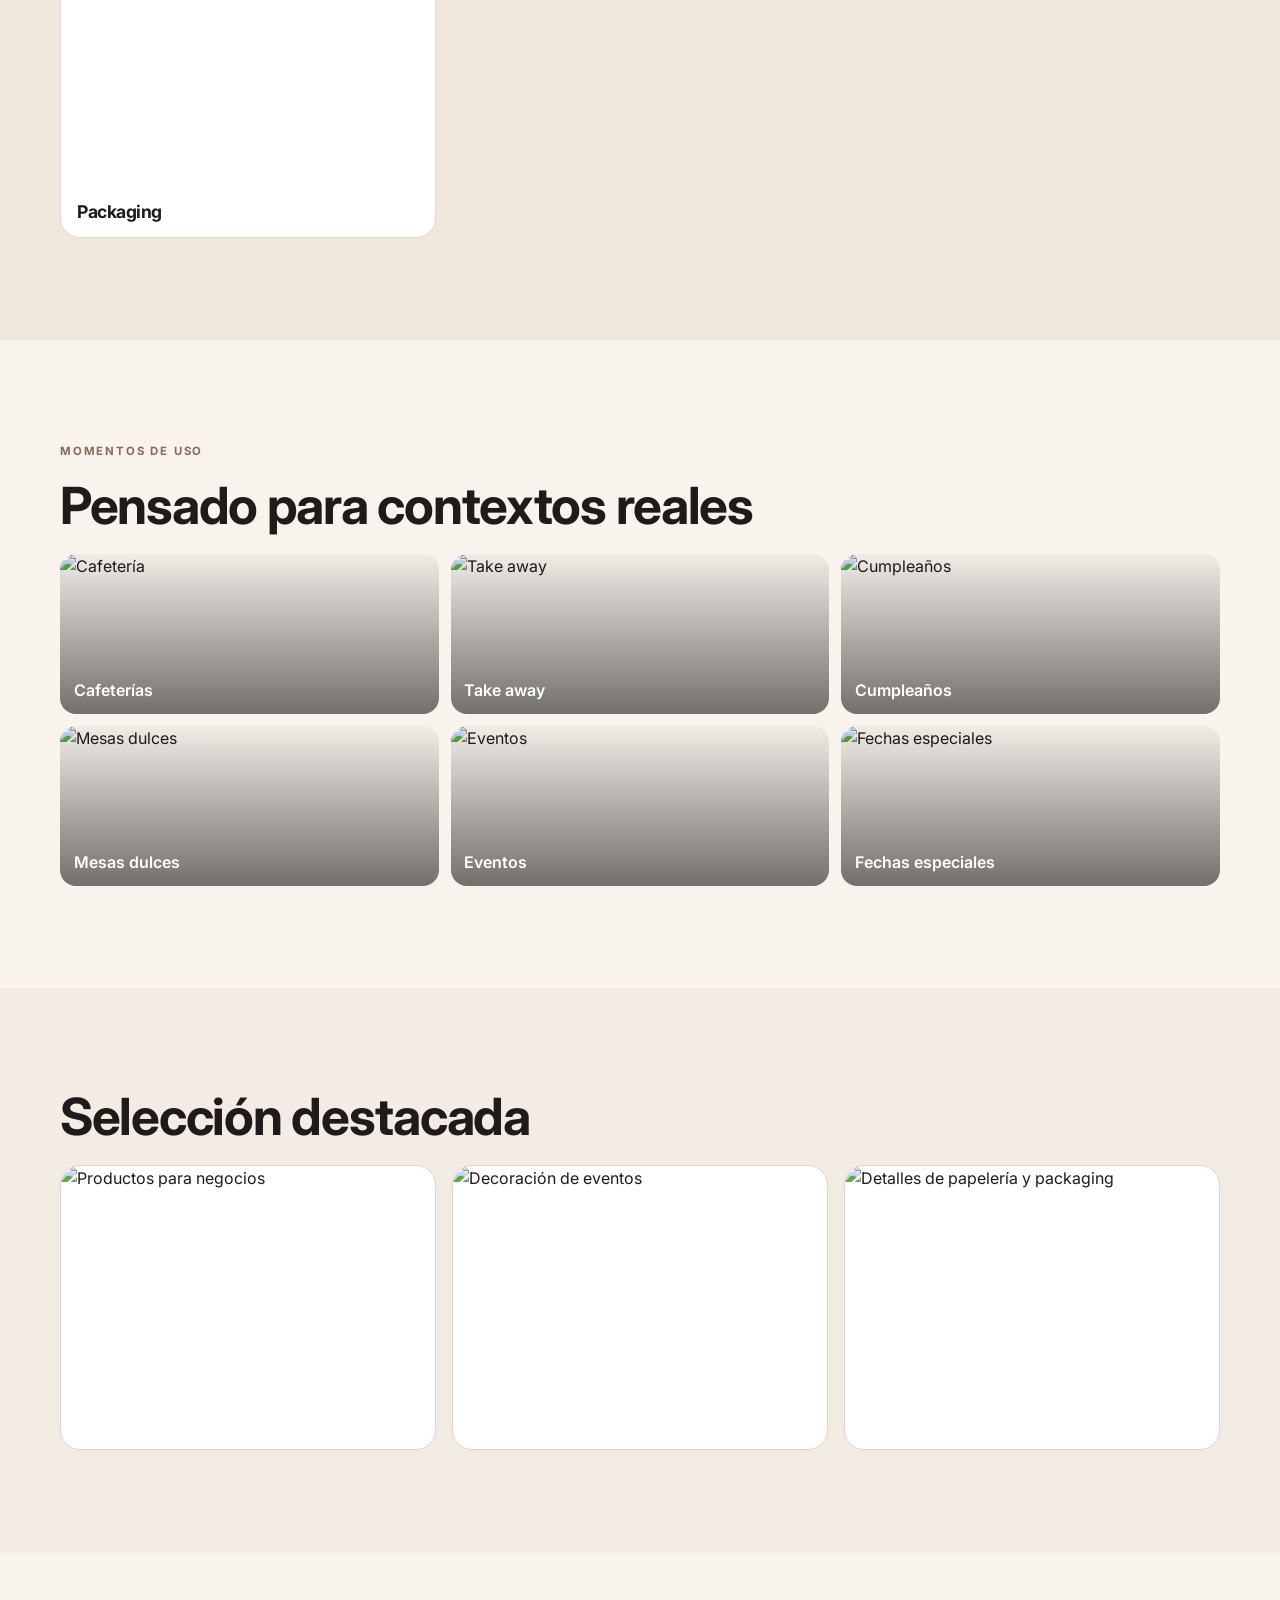
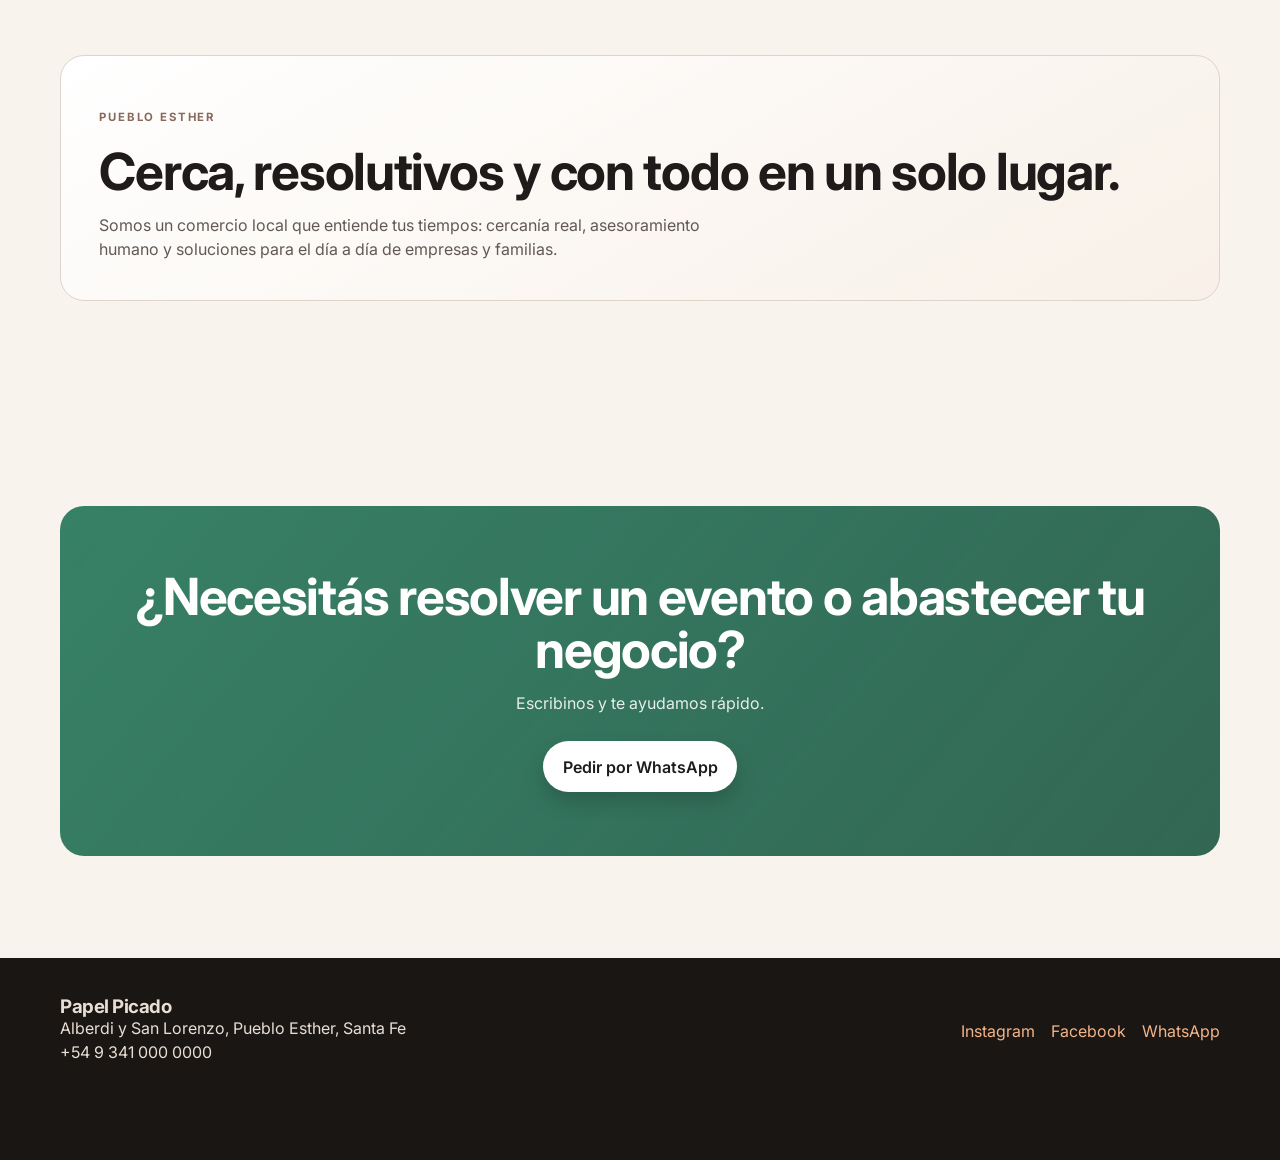
==== commit 163addd3: "Revert "Add premium CMYK hover highlights for title keywords"" ====
--- a/index.html
+++ b/index.html
@@ -107,7 +107,7 @@
         <div class="container intro-grid">
           <p class="kicker">Nuestra esencia</p>
           <div>
-            <h2>Papel Picado acompaña <span class="section-highlight">celebraciones</span>, negocios y proyectos de todos los días.</h2>
+            <h2>Papel Picado acompaña celebraciones, negocios y proyectos de todos los días.</h2>
             <p>
               Desde una fiesta en casa hasta la reposición de insumos para cafeterías y
               restaurantes, resolvemos con variedad, cercanía y atención rápida.
@@ -120,7 +120,7 @@
         <div class="container feature-grid">
           <div>
             <p class="kicker">B2B</p>
-            <h2 id="empresas-title">Tu proveedor local de <span class="section-highlight">descartables</span></h2>
+            <h2 id="empresas-title">Tu proveedor local de descartables</h2>
             <p>
               Acompañamos a cafés, bares, restaurantes y emprendimientos con soluciones
               pensadas para el ritmo real de cada negocio.
@@ -153,7 +153,7 @@
           </figure>
           <div>
             <p class="kicker">B2C</p>
-            <h2 id="festejos-title">Todo para <span class="hero-highlight">celebrar mejor</span></h2>
+            <h2 id="festejos-title">Todo para celebrar mejor</h2>
             <p>
               Cumpleaños, eventos familiares, mesas dulces y celebraciones temáticas: elegí
               productos con estilo, combiná colores y resolvé todo en un solo lugar.
@@ -172,7 +172,7 @@
         <div class="container">
           <div class="heading-row">
             <p class="kicker">Categorías</p>
-            <h2 id="categorias-title">Todo lo que necesitás, <span class="section-highlight">curado por rubro</span></h2>
+            <h2 id="categorias-title">Todo lo que necesitás, curado por rubro</h2>
           </div>
           <div class="category-grid">
             <article class="category-card featured">
@@ -191,7 +191,7 @@
       <section class="section reveal" aria-labelledby="momentos-title">
         <div class="container">
           <p class="kicker">Momentos de uso</p>
-          <h2 id="momentos-title">Pensado para <span class="subtle-highlight">contextos reales</span></h2>
+          <h2 id="momentos-title">Pensado para contextos reales</h2>
           <div class="moments-grid">
             <article><img src="https://images.unsplash.com/photo-1445116572660-236099ec97a0?auto=format&fit=crop&w=900&q=80" alt="Cafetería" loading="lazy" /><span>Cafeterías</span></article>
             <article><img src="https://images.unsplash.com/photo-1504674900247-0877df9cc836?auto=format&fit=crop&w=900&q=80" alt="Take away" loading="lazy" /><span>Take away</span></article>
@@ -205,7 +205,7 @@
 
       <section class="section section-soft reveal" aria-labelledby="destacados-title">
         <div class="container">
-          <h2 id="destacados-title"><span class="section-highlight">Selección destacada</span></h2>
+          <h2 id="destacados-title">Selección destacada</h2>
           <div class="featured-gallery">
             <article>
               <img src="https://images.unsplash.com/photo-1556740738-b6a63e27c4df?auto=format&fit=crop&w=1300&q=80" alt="Productos para negocios" loading="lazy" />
@@ -226,7 +226,7 @@
       <section class="section reveal" aria-labelledby="local-title">
         <div class="container trust-box">
           <p class="kicker">Pueblo Esther</p>
-          <h2 id="local-title">Cerca, resolutivos y con <span class="subtle-highlight">todo en un solo lugar</span>.</h2>
+          <h2 id="local-title">Cerca, resolutivos y con todo en un solo lugar.</h2>
           <p>
             Somos un comercio local que entiende tus tiempos: cercanía real, asesoramiento
             humano y soluciones para el día a día de empresas y familias.
@@ -236,7 +236,7 @@
 
       <section class="section reveal" id="contacto" aria-labelledby="cta-title">
         <div class="container final-cta">
-          <h2 id="cta-title">¿Necesitás resolver un <span class="hero-highlight">evento</span> o abastecer tu negocio?</h2>
+          <h2 id="cta-title">¿Necesitás resolver un evento o abastecer tu negocio?</h2>
           <p>Escribinos y te ayudamos rápido.</p>
           <a
             class="btn btn-primary"
@@ -291,25 +291,6 @@
 
       setHeaderState();
       window.addEventListener('scroll', setHeaderState);
-
-      const premiumHighlights = document.querySelectorAll(
-        '.hero-highlight, .section-highlight, .subtle-highlight'
-      );
-
-      premiumHighlights.forEach((item) => {
-        item.addEventListener('mousemove', (event) => {
-          const rect = item.getBoundingClientRect();
-          const x = ((event.clientX - rect.left) / rect.width) * 100;
-          const y = ((event.clientY - rect.top) / rect.height) * 100;
-          item.style.setProperty('--mx', `${x}%`);
-          item.style.setProperty('--my', `${y}%`);
-        });
-
-        item.addEventListener('mouseleave', () => {
-          item.style.removeProperty('--mx');
-          item.style.removeProperty('--my');
-        });
-      });
     </script>
   </body>
 </html>
--- a/styles.css
+++ b/styles.css
@@ -49,85 +49,6 @@
   letter-spacing: -0.025em;
 }
 
-.hero-highlight,
-.section-highlight,
-.subtle-highlight {
-  --highlight-speed: 14s;
-  --highlight-glow: none;
-  --spot-size: 72%;
-  --highlight-opacity: 1;
-  display: inline;
-  background-image: linear-gradient(120deg, #00d9ff, #6a5cff, #ff2fa3, #ffd400, #00d9ff);
-  background-size: 220% 220%;
-  background-position: var(--highlight-shift, 0%) 50%;
-  -webkit-background-clip: text;
-  background-clip: text;
-  color: inherit;
-  -webkit-text-fill-color: currentColor;
-  transition:
-    color 0.45s ease,
-    filter 0.45s ease,
-    text-shadow 0.45s ease,
-    -webkit-text-fill-color 0.45s ease;
-}
-
-.hero-highlight:hover,
-.hero-highlight:focus-visible,
-.section-highlight:hover,
-.section-highlight:focus-visible,
-.subtle-highlight:hover,
-.subtle-highlight:focus-visible {
-  color: transparent;
-  -webkit-text-fill-color: transparent;
-  animation: highlightFlow var(--highlight-speed) linear infinite;
-  -webkit-mask-image: radial-gradient(
-    circle var(--spot-size) at var(--mx, 50%) var(--my, 50%),
-    rgba(0, 0, 0, var(--highlight-opacity)) 0%,
-    rgba(0, 0, 0, calc(var(--highlight-opacity) * 0.9)) 34%,
-    rgba(0, 0, 0, 0) 100%
-  );
-  mask-image: radial-gradient(
-    circle var(--spot-size) at var(--mx, 50%) var(--my, 50%),
-    rgba(0, 0, 0, var(--highlight-opacity)) 0%,
-    rgba(0, 0, 0, calc(var(--highlight-opacity) * 0.9)) 34%,
-    rgba(0, 0, 0, 0) 100%
-  );
-  filter: saturate(112%);
-  text-shadow: var(--highlight-glow);
-}
-
-.hero-highlight {
-  --spot-size: 98%;
-  --highlight-speed: 7s;
-  --highlight-opacity: 1;
-  --highlight-glow: 0 0 10px rgba(106, 92, 255, 0.24), 0 0 18px rgba(255, 47, 163, 0.18);
-}
-
-.section-highlight {
-  --spot-size: 82%;
-  --highlight-speed: 10s;
-  --highlight-opacity: 0.88;
-}
-
-.subtle-highlight {
-  --spot-size: 68%;
-  --highlight-speed: 13s;
-  --highlight-opacity: 0.74;
-  filter: saturate(92%);
-}
-
-@keyframes highlightFlow {
-  0% {
-    background-position: 0% 50%;
-  }
-  50% {
-    background-position: 100% 50%;
-  }
-  100% {
-    background-position: 0% 50%;
-  }
-}
-
 h1 {
   font-size: clamp(2.3rem, 7.5vw, 5.5rem);
 }
@@ -471,15 +392,6 @@
 }
 
 @media (prefers-reduced-motion: reduce) {
-  .hero-highlight:hover,
-  .hero-highlight:focus-visible,
-  .section-highlight:hover,
-  .section-highlight:focus-visible,
-  .subtle-highlight:hover,
-  .subtle-highlight:focus-visible {
-    animation: none;
-  }
-
   .pp-bienvenidos-path {
     animation: none;
     stroke-dashoffset: 0;
